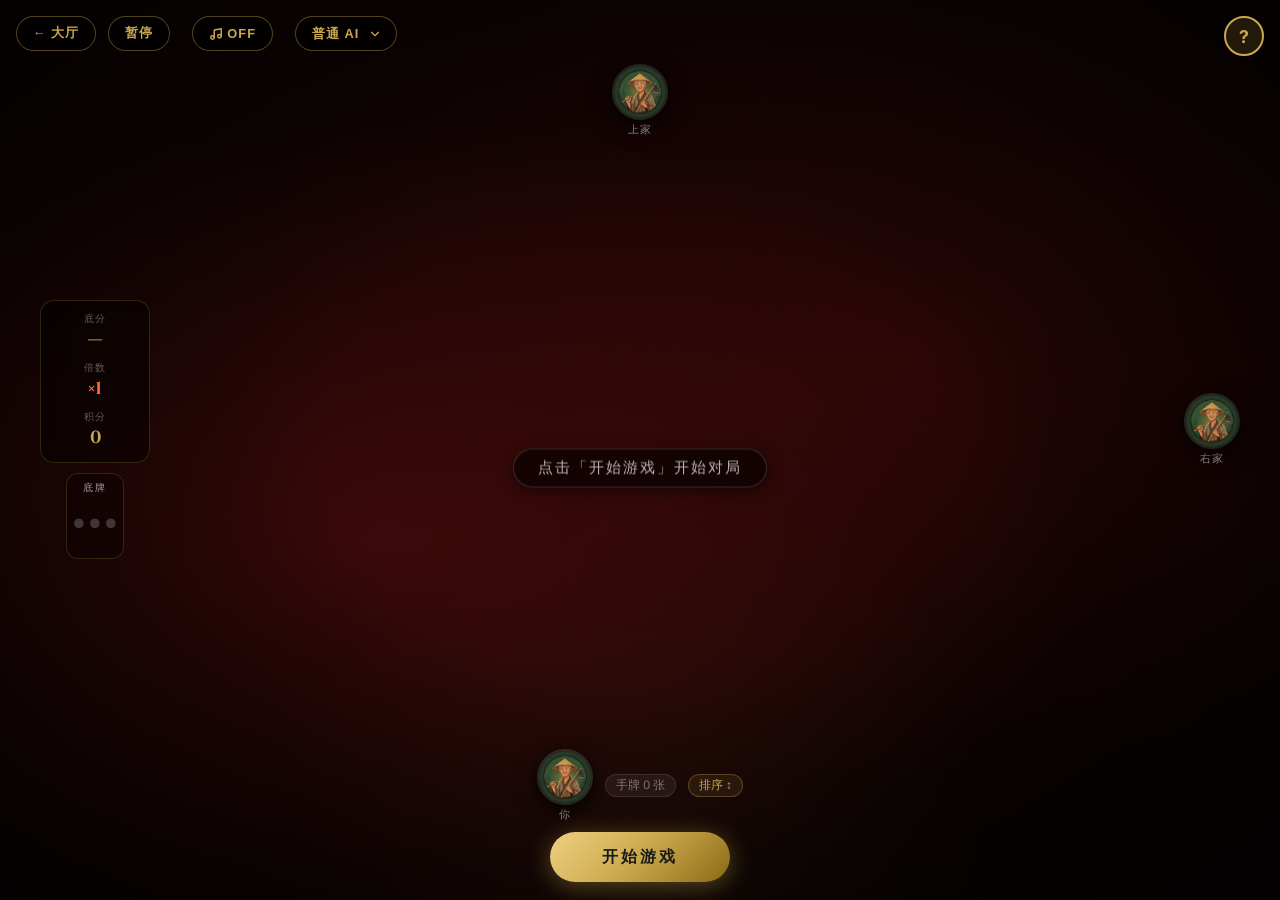
==== doudizhu.html @ 3a246106 "把难度调整更改为dropdown下拉菜单" ====
<!DOCTYPE html>
<html lang="zh-CN">

<head>
    <meta charset="UTF-8" />
    <meta name="viewport" content="width=device-width, initial-scale=1.0" />
    <title>斗地主 · Landlord</title>
    <meta name="description" content="经典斗地主卡牌游戏，与AI对决，成为地主赢取胜利！" />
    <link rel="preconnect" href="https://fonts.googleapis.com" />
    <link rel="preconnect" href="https://fonts.gstatic.com" crossorigin />
    <link
        href="https://fonts.googleapis.com/css2?family=Cinzel:wght@400;600;700&family=Inter:wght@300;400;500;600;700&family=Noto+Serif+SC:wght@400;700;900&display=swap"
        rel="stylesheet" />
    <link rel="stylesheet" href="css/doudizhu.css" />
</head>

<body>
    <div class="table-bg"></div>
    <div class="vignette"></div>

    <!-- 导航栏 -->
    <div class="nav-bar">
        <button class="btn-back" onclick="goLobby()" aria-label="返回大厅">← 大厅</button>
        <button class="btn-pause" id="btnPause" onclick="togglePause()" aria-label="暂停游戏">暂停</button>
        <button class="btn-pause" id="doudizhuBgmBtn" onclick="toggleDoudizhuBgm()" aria-label="切换音乐"
            style="margin-left:10px; display: flex; align-items: center; justify-content: center; gap: 4px;">
            <svg xmlns="http://www.w3.org/2000/svg" width="14" height="14" viewBox="0 0 24 24" fill="none"
                stroke="currentColor" stroke-width="2.5" stroke-linecap="round" stroke-linejoin="round" id="bgmIcon">
                <path d="M9 18V5l12-2v13"></path>
                <circle cx="6" cy="18" r="3"></circle>
                <circle cx="18" cy="16" r="3"></circle>
            </svg>
            <span id="bgmLabel">OFF</span>
        </button>
        <select class="ai-mode-select" id="aiModeSelect" onchange="setAiMode(this.value)" aria-label="切换AI难度">
            <option value="normal">普通 AI</option>
            <option value="master">大师 AI</option>
        </select>
    </div>

    <!-- 规则按钮 -->
    <div class="rules-toggle" onclick="toggleRules()" aria-label="游戏规则">?</div>
    <div class="rules-panel" id="rulesPanel">
        <h3>游戏规则</h3>
        <ul>
            <li>共 54 张牌，3 人游戏：地主 20 张，农民各 17 张</li>
            <li>叫分决定地主，叫分越高倍数越大（1/2/3分）</li>
            <li>地主先出牌，先出完手牌者获胜</li>
            <li>炸弹/王炸可压任意牌型，出一次倍数×2</li>
            <li><strong>牌型：</strong>单张、对子、三张、三带一/二、顺子（5+）、连对、飞机、炸弹、王炸</li>
        </ul>
        <button onclick="toggleRules()" class="close-rules">关闭</button>
    </div>

    <!-- 主游戏区 -->
    <div class="game-container" id="gameContainer">

        <!-- 顶部：AI玩家2（上家） -->
        <section class="player-zone zone-top" id="zone-ai2">
            <div class="player-avatar ai-avatar">
                <img class="avatar-icon avatar-img" id="avatar-ai2" src="assets/farmer_avatar.png" alt="上家" />
                <span class="player-label" id="label-ai2">上家</span>
                <div class="role-badge" id="role-ai2"></div>
                <div class="bid-badge" id="bid-ai2"></div>
            </div>
            <div class="ai-hand" id="hand-ai2">
                <!-- Card backs shown here -->
            </div>
            <div class="last-play-area" id="lastplay-ai2">
                <div class="last-play-cards" id="lastplaycards-ai2"></div>
                <span class="pass-badge" id="pass-ai2" style="display:none">不出</span>
            </div>
        </section>

        <!-- 中间行：左占位 + 中央信息 + 右AI（AI1右家） -->
        <div class="middle-row">

            <!-- 左侧：底分/倍数/积分 + 底牌（出牌后移入） -->
            <div class="zone-left-placeholder" id="kittyLeftZone">
                <!-- 得分/倍数 -->
                <div class="score-board score-board-left">
                    <div class="score-item">
                        <span class="score-label">底分</span>
                        <span class="score-val" id="baseScore">—</span>
                    </div>
                    <div class="score-item">
                        <span class="score-label">倍数</span>
                        <span class="score-val multiplier" id="multiplier">×1</span>
                    </div>
                    <div class="score-item">
                        <span class="score-label">积分</span>
                        <span class="score-val" id="myScore">0</span>
                    </div>
                </div>
                <!-- 底牌区（常驻左侧） -->
                <div class="kitty-area kitty-left" id="kittyArea">
                    <div class="kitty-label">底牌</div>
                    <div class="kitty-cards" id="kittyCards"></div>
                </div>
            </div>

            <!-- 中央信息面板（已清空，可作为弹性占位或后续需要时使用） -->
            <div class="center-panel">
            </div>

            <!-- AI 玩家1（右家） -->
            <section class="player-zone zone-right" id="zone-ai1">
                <div class="last-play-area last-play-right" id="lastplay-ai1">
                    <div class="last-play-cards" id="lastplaycards-ai1"></div>
                    <span class="pass-badge" id="pass-ai1" style="display:none">不出</span>
                </div>
                <div class="ai-hand vertical" id="hand-ai1"></div>
                <div class="player-avatar ai-avatar">
                    <img class="avatar-icon avatar-img" id="avatar-ai1" src="assets/farmer_avatar.png" alt="右家" />
                    <span class="player-label" id="label-ai1">右家</span>
                    <div class="role-badge" id="role-ai1"></div>
                    <div class="bid-badge" id="bid-ai1"></div>
                </div>
            </section>

        </div>

        <!-- 玩家区（底部） -->
        <section class="player-zone zone-bottom" id="zone-player">
            <div class="last-play-area last-play-bottom" id="lastplay-player">
                <div class="last-play-cards" id="lastplaycards-player"></div>
                <span class="pass-badge" id="pass-player" style="display:none">不出</span>
            </div>

            <!-- 玩家手牌 -->
            <div class="player-hand" id="hand-player"></div>

            <div class="player-info-row">
                <div class="player-avatar player-self">
                    <img class="avatar-icon avatar-img" id="avatar-player" src="assets/farmer_avatar.png" alt="你" />
                    <span class="player-label" id="label-player">你</span>
                    <div class="role-badge" id="role-player"></div>
                    <div class="bid-badge" id="bid-player"></div>
                </div>
                <div class="card-count-badge">
                    手牌 <span id="playerCardCount">0</span> 张
                </div>
                <button class="sort-toggle-btn" id="sortToggleBtn" onclick="toggleSort()" title="切换升降序">
                    排序 ↕
                </button>
            </div>
        </section>

        <!-- 轮次提示（紧贴操作区上方） -->
        <div class="turn-indicator" id="turnIndicator">等待发牌...</div>

        <!-- 操作区 -->
        <div class="action-panel" id="actionPanel">

            <!-- 叫地主阶段 -->
            <div class="bid-area" id="bidArea" style="display:none">
                <p class="bid-prompt" id="bidPrompt">请选择叫分</p>
                <div class="bid-buttons">
                    <button class="bid-btn bid-pass" id="bidPass" onclick="playerBid(0)">不叫</button>
                    <button class="bid-btn bid-1" id="bid1" onclick="playerBid(1)">叫 1 分</button>
                    <button class="bid-btn bid-2" id="bid2" onclick="playerBid(2)">叫 2 分</button>
                    <button class="bid-btn bid-3" id="bid3" onclick="playerBid(3)">叫 3 分</button>
                </div>
            </div>

            <!-- 出牌阶段 -->
            <div class="play-area" id="playArea" style="display:none">
                <div class="play-hint" id="playHint">选择要出的牌</div>
                <div class="play-buttons">
                    <button class="play-btn-action btn-pass" id="btnPass" onclick="playerPass()">不出</button>
                    <button class="play-btn-action btn-play" id="btnPlay" onclick="playerPlay()">出牌</button>
                </div>
                <button class="hint-btn" id="hintBtn" onclick="playerHint()">提示</button>
            </div>

            <!-- 开始/再来 -->
            <div class="start-area" id="startArea">
                <button class="start-btn" id="startBtn" onclick="startGame()">开始游戏</button>
            </div>

        </div>

    </div>

    <!-- 结果弹窗 -->
    <div class="result-overlay" id="resultOverlay" style="display:none">
        <div class="result-modal">
            <div class="result-emoji" id="resultEmoji"></div>
            <h2 class="result-title" id="resultTitle"></h2>
            <p class="result-sub" id="resultSub"></p>
            <div class="result-score">
                <span class="result-score-label">本局得分</span>
                <span class="result-score-val" id="resultScore"></span>
            </div>
            <div class="result-total">
                <span>累计积分</span>
                <span id="resultTotal"></span>
            </div>
            <div class="result-btns">
                <button class="result-btn btn-lobby" onclick="goLobby()">返回大厅</button>
                <button class="result-btn btn-again" onclick="startGame()">再来一局</button>
            </div>
        </div>
    </div>

    <script src="js/doudizhu.js"></script>
</body>

</html>
---- css/doudizhu.css ----
/* ========================
   ROOT VARIABLES & RESET
   ======================== */
:root {
    --gold: #c9a84c;
    --gold-light: #f0d080;
    --gold-dark: #8b6914;
    --red-bg: #1a0505;
    --red-accent: #cc2222;
    --red-bright: #ff4444;
    --landlord-color: #ff6b35;
    --farmer-color: #4ade80;
    --cream: #f8f0e3;
    --shadow-lg: 0 20px 60px rgba(0, 0, 0, 0.8);
    --radius-card: 8px;
    --transition: 0.3s cubic-bezier(0.34, 1.56, 0.64, 1);
}

*,
*::before,
*::after {
    box-sizing: border-box;
    margin: 0;
    padding: 0;
}

body {
    font-family: 'Inter', sans-serif;
    background: #0f0505;
    min-height: 100vh;
    overflow: hidden;
}

/* ========================
   BACKGROUND
   ======================== */
.table-bg {
    position: fixed;
    inset: 0;
    background:
        radial-gradient(ellipse at 30% 60%, rgba(100, 15, 15, 0.5) 0%, transparent 55%),
        radial-gradient(ellipse at 70% 40%, rgba(80, 10, 10, 0.4) 0%, transparent 55%),
        radial-gradient(ellipse at 50% 100%, rgba(201, 168, 76, 0.06) 0%, transparent 40%),
        linear-gradient(160deg, #120404 0%, #0f0303 50%, #0a0202 100%);
    z-index: 0;
}

.vignette {
    position: fixed;
    inset: 0;
    background: radial-gradient(ellipse at center, transparent 35%, rgba(0, 0, 0, 0.75) 100%);
    z-index: 1;
}

/* ========================
   NAV / RULES BUTTONS
   ======================== */
.nav-bar {
    position: fixed;
    top: 16px;
    left: 16px;
    z-index: 200;
    display: flex;
    gap: 12px;
}

.btn-back,
.btn-pause {
    background: rgba(0, 0, 0, 0.6);
    border: 1px solid rgba(201, 168, 76, 0.4);
    color: var(--gold);
    font-size: 0.8rem;
    font-weight: 600;
    padding: 8px 16px;
    border-radius: 20px;
    cursor: pointer;
    backdrop-filter: blur(10px);
    transition: all 0.2s;
    letter-spacing: 1px;
}

.btn-back:hover,
.btn-pause:hover {
    background: rgba(201, 168, 76, 0.15);
}

.btn-pause.paused {
    background: var(--gold);
    color: #111;
    box-shadow: 0 0 15px var(--gold);
}

/* AI难度切换下拉框 */
.ai-mode-select {
    background: rgba(0, 0, 0, 0.6);
    border: 1px solid rgba(201, 168, 76, 0.4);
    border-radius: 20px;
    padding: 8px 16px;
    color: var(--gold);
    font-size: 0.8rem;
    font-weight: 600;
    margin-left: 10px;
    cursor: pointer;
    outline: none;
    transition: all 0.2s;
    backdrop-filter: blur(10px);
    letter-spacing: 1px;
    appearance: none;
    -webkit-appearance: none;
    background-image: url("data:image/svg+xml;charset=UTF-8,%3csvg xmlns='http://www.w3.org/2000/svg' viewBox='0 0 24 24' fill='none' stroke='%23C9A84C' stroke-width='2' stroke-linecap='round' stroke-linejoin='round'%3e%3cpolyline points='6 9 12 15 18 9'%3e%3c/polyline%3e%3c/svg%3e");
    background-repeat: no-repeat;
    background-position: right 14px center;
    background-size: 14px;
    padding-right: 36px;
}

.ai-mode-select:hover {
    background: rgba(201, 168, 76, 0.15);
}

.ai-mode-select:focus {
    border-color: var(--gold);
    box-shadow: 0 0 8px rgba(201, 168, 76, 0.4);
}

.ai-mode-select option {
    background-color: #1a1a1a;
    color: var(--gold);
    font-weight: 600;
    letter-spacing: 1px;
}



.rules-toggle {
    position: fixed;
    top: 16px;
    right: 16px;
    z-index: 200;
    width: 40px;
    height: 40px;
    border-radius: 50%;
    background: rgba(201, 168, 76, 0.15);
    border: 2px solid var(--gold);
    color: var(--gold);
    font-size: 1.1rem;
    font-weight: 700;
    display: flex;
    align-items: center;
    justify-content: center;
    cursor: pointer;
    transition: all 0.3s;
}

.rules-toggle:hover {
    background: var(--gold);
    color: #111;
}

.rules-panel {
    position: fixed;
    top: 64px;
    right: 16px;
    z-index: 200;
    background: rgba(8, 20, 10, 0.96);
    border: 1px solid rgba(201, 168, 76, 0.4);
    border-radius: 14px;
    padding: 18px;
    width: 280px;
    backdrop-filter: blur(20px);
    box-shadow: var(--shadow-lg);
    opacity: 0;
    transform: translateY(-10px) scale(0.95);
    pointer-events: none;
    transition: all 0.3s;
}

.rules-panel.open {
    opacity: 1;
    transform: none;
    pointer-events: all;
}

.rules-panel h3 {
    font-family: 'Cinzel', serif;
    color: var(--gold);
    margin-bottom: 12px;
}

.rules-panel ul {
    list-style: none;
    display: flex;
    flex-direction: column;
    gap: 7px;
}

.rules-panel li {
    color: rgba(255, 255, 255, 0.75);
    font-size: 0.8rem;
    line-height: 1.5;
    padding-left: 12px;
    position: relative;
}

.rules-panel li::before {
    content: '♦';
    position: absolute;
    left: 0;
    color: var(--gold);
    font-size: 0.55rem;
    top: 4px;
}

.rules-panel li strong {
    color: var(--gold-light);
}

.close-rules {
    margin-top: 12px;
    width: 100%;
    padding: 7px;
    background: rgba(201, 168, 76, 0.1);
    border: 1px solid rgba(201, 168, 76, 0.3);
    border-radius: 8px;
    color: var(--gold);
    font-size: 0.8rem;
    cursor: pointer;
    transition: all 0.2s;
}

.close-rules:hover {
    background: rgba(201, 168, 76, 0.25);
}

/* ========================
   GAME CONTAINER (flex column)
   ======================== */
.game-container {
    position: relative;
    z-index: 10;
    width: 100vw;
    height: 100vh;
    display: flex;
    flex-direction: column;
    align-items: center;
    justify-content: space-between;
    padding: 60px 12px 8px;
    gap: 4px;
    overflow: hidden;
}

/* ========================
   PLAYER ZONES
   ======================== */
.player-zone {
    display: flex;
    flex-direction: column;
    align-items: center;
    gap: 6px;
    width: 100%;
}

.zone-top {
    padding-top: 4px;
}

.middle-row {
    display: flex;
    align-items: center;
    justify-content: space-between;
    width: 100%;
    max-width: 1200px;
    margin: 0 auto;
    gap: 16px;
    flex: 1;
    min-height: 0;
}


.zone-right {
    flex-direction: row;
    align-items: center;
    width: auto;
    gap: 8px;
    flex-shrink: 0;
}

/* ========================
   PLAYER AVATAR
   ======================== */
.player-avatar {
    display: flex;
    flex-direction: column;
    align-items: center;
    gap: 2px;
    position: relative;
}

.avatar-icon {
    font-size: 1.6rem;
    filter: drop-shadow(0 2px 8px rgba(0, 0, 0, 0.5));
}

.avatar-img {
    width: 56px;
    height: 56px;
    border-radius: 50%;
    object-fit: cover;
    border: 2px solid rgba(255, 255, 255, 0.12);
    box-shadow: 0 4px 16px rgba(0, 0, 0, 0.6);
    transition: border-color 0.4s ease, box-shadow 0.4s ease, transform 0.3s ease;
    display: block;
}

.avatar-img.is-landlord {
    border-color: var(--gold);
    box-shadow: 0 0 20px rgba(201, 168, 76, 0.7), 0 4px 16px rgba(0, 0, 0, 0.6);
    animation: landlord-pulse 2s ease-in-out infinite alternate;
}

@keyframes landlord-pulse {
    from {
        box-shadow: 0 0 10px rgba(201, 168, 76, 0.5), 0 4px 16px rgba(0, 0, 0, 0.6);
    }

    to {
        box-shadow: 0 0 30px rgba(201, 168, 76, 0.9), 0 0 50px rgba(240, 208, 128, 0.35), 0 4px 16px rgba(0, 0, 0, 0.6);
    }
}

.avatar-img.is-active {
    transform: scale(1.1);
}

.player-label {
    font-size: 0.7rem;
    color: rgba(255, 255, 255, 0.6);
    letter-spacing: 1px;
}

.role-badge {
    font-size: 0.65rem;
    font-weight: 700;
    padding: 2px 8px;
    border-radius: 10px;
    display: none;
    letter-spacing: 0.5px;
}

.role-badge.landlord {
    background: rgba(255, 107, 53, 0.25);
    border: 1px solid var(--landlord-color);
    color: var(--landlord-color);
    display: block;
}

.role-badge.farmer {
    background: rgba(74, 222, 128, 0.15);
    border: 1px solid var(--farmer-color);
    color: var(--farmer-color);
    display: block;
}

.bid-badge {
    position: absolute;
    top: -6px;
    right: -20px;
    background: linear-gradient(135deg, #fde68a, #fbbf24);
    color: #92400e;
    padding: 2px 8px;
    border-radius: 10px;
    font-size: 0.75rem;
    font-weight: 800;
    box-shadow: 0 4px 10px rgba(0, 0, 0, 0.4);
    display: none;
    z-index: 10;
    white-space: nowrap;
    border: 1px solid rgba(255, 255, 255, 0.4);
    animation: badge-pop 0.3s cubic-bezier(0.175, 0.885, 0.32, 1.275);
}

@keyframes badge-pop {
    0% {
        transform: scale(0.5);
        opacity: 0;
    }

    100% {
        transform: scale(1);
        opacity: 1;
    }
}

/* ========================
   AI HAND (card backs)
   ======================== */
.ai-hand {
    display: flex;
    flex-direction: row;
    align-items: center;
}

.ai-hand.vertical {
    flex-direction: column;
}

.ai-card-back {
    width: 28px;
    height: 40px;
    border-radius: 4px;
    background: linear-gradient(135deg, #8b0000, #cc2222);
    border: 1.5px solid rgba(255, 255, 255, 0.2);
    box-shadow: 0 2px 8px rgba(0, 0, 0, 0.5);
    margin: 0 -6px;
    position: relative;
}

.ai-card-back::after {
    content: '';
    position: absolute;
    inset: 3px;
    border: 1px dashed rgba(255, 255, 255, 0.15);
    border-radius: 2px;
}

.ai-hand.vertical .ai-card-back {
    margin: -8px 0;
}

/* ========================
   LAST PLAY AREA
   ======================== */
.last-play-area {
    display: flex;
    align-items: center;
    justify-content: center;
    min-height: 48px;
    gap: 4px;
    flex-wrap: wrap;
}

.last-play-cards {
    display: flex;
    gap: 3px;
    flex-wrap: wrap;
    justify-content: center;
}

.pass-badge {
    font-size: 0.8rem;
    color: rgba(255, 255, 255, 0.4);
    background: rgba(255, 255, 255, 0.06);
    border: 1px solid rgba(255, 255, 255, 0.1);
    padding: 4px 12px;
    border-radius: 20px;
    letter-spacing: 1px;
}

/* ========================
   CENTER PANEL
   ======================== */
.center-panel {
    flex: 1;
    max-width: 280px;
    display: flex;
    flex-direction: column;
    align-items: center;
    justify-content: center;
    gap: 12px;
    min-height: 0;
}

.score-board {
    display: flex;
    gap: 16px;
    background: rgba(0, 0, 0, 0.45);
    border: 1px solid rgba(201, 168, 76, 0.2);
    padding: 10px 20px;
    border-radius: 50px;
    backdrop-filter: blur(10px);
}

/* 左侧竖向排列版本 */
.score-board-left {
    flex-direction: column;
    gap: 10px;
    border-radius: 14px;
    padding: 12px 16px;
    width: 100%;
}

.zone-left-placeholder {
    width: 110px;
    flex-shrink: 0;
    display: flex;
    flex-direction: column;
    align-items: center;
    gap: 10px;
    margin-right: 40px;
    /* Slight shift to center */
}

/* 放入底牌后自动扩展 */
.zone-left-placeholder:has(.kitty-area) {
    width: auto;
    min-width: 110px;
}

.score-item {
    display: flex;
    flex-direction: column;
    align-items: center;
    gap: 2px;
}

.score-label {
    font-size: 0.6rem;
    color: rgba(255, 255, 255, 0.35);
    letter-spacing: 1px;
    text-transform: uppercase;
}

.score-val {
    font-family: 'Cinzel', serif;
    font-size: 1.1rem;
    color: var(--gold);
    font-weight: 700;
}

.score-val.multiplier {
    color: #ff6b35;
}

/* Kitty (底牌) - 常驻左侧 */
.kitty-area {
    display: flex;
    flex-direction: column;
    align-items: center;
    gap: 3px;
    padding: 8px 6px;
    background: rgba(0, 0, 0, 0.3);
    border: 1px solid rgba(201, 168, 76, 0.2);
    border-radius: 12px;
    backdrop-filter: blur(6px);
}

.kitty-area .kitty-cards {
    display: flex;
    flex-direction: column;
    gap: 3px;
}

.kitty-label {
    writing-mode: horizontal-tb;
    font-size: 0.6rem;
    color: rgba(255, 255, 255, 0.6);
    letter-spacing: 2px;
    text-transform: uppercase;
}

.kitty-cards {
    display: flex;
    gap: 4px;
    min-height: 52px;
    align-items: center;
    justify-content: center;
}

.kitty-hidden {
    font-size: 0.8rem;
    color: rgba(255, 255, 255, 0.2);
}

.turn-indicator {
    position: absolute;
    top: 52%;
    left: 50%;
    transform: translate(-50%, -50%);
    z-index: 50;
    font-size: 0.95rem;
    color: rgba(255, 255, 255, 0.7);
    letter-spacing: 2px;
    text-align: center;
    padding: 8px 24px;
    background: rgba(0, 0, 0, 0.6);
    border-radius: 20px;
    border: 1px solid rgba(255, 255, 255, 0.15);
    backdrop-filter: blur(4px);
    box-shadow: 0 4px 15px rgba(0, 0, 0, 0.5);
    white-space: nowrap;
}

.turn-indicator.active {
    color: var(--gold);
    border-color: rgba(201, 168, 76, 0.5);
    background: rgba(201, 168, 76, 0.15);
    box-shadow: 0 4px 20px rgba(201, 168, 76, 0.3);
}

/* ========================
   PLAYING CARDS (small + large)
   ======================== */
.play-card {
    display: inline-flex;
    flex-direction: column;
    border-radius: var(--radius-card);
    background: var(--cream);
    border: 1.5px solid rgba(0, 0, 0, 0.1);
    box-shadow: 0 3px 12px rgba(0, 0, 0, 0.4);
    cursor: default;
    user-select: none;
    position: relative;
    transition: transform 0.15s ease, box-shadow 0.15s ease;
}

/* Sizes */
.play-card.size-sm {
    width: 32px;
    height: 46px;
    padding: 3px 4px;
    font-size: 0.7rem;
}

.play-card.size-md {
    width: 52px;
    height: 72px;
    padding: 4px 6px;
    font-size: 0.85rem;
}

.play-card.size-lg {
    width: 62px;
    height: 88px;
    padding: 5px 8px;
    font-size: 1rem;
}

.play-card.red-card {
    color: #cc2222;
}

.play-card.black-card {
    color: #141414;
}

.play-card.joker-big {
    background: linear-gradient(135deg, #fff5c0, #ffe566);
    color: #8b4500;
}

.play-card.joker-small {
    background: linear-gradient(135deg, #e0f0ff, #bde0ff);
    color: #003577;
}

.card-rank {
    font-weight: 700;
    line-height: 1;
}

.card-rank-joker {
    font-size: 0.7em;
    /* 缩小一点以适应 JOKER 五个字母 */
    writing-mode: vertical-lr;
    /* 竖着排，更有大小王的感觉 */
    text-orientation: upright;
    letter-spacing: -2px;
}

.card-suit {
    font-size: 0.8em;
    line-height: 1;
}

.card-center {
    position: absolute;
    top: 50%;
    left: 50%;
    transform: translate(-50%, -50%);
    font-size: 1.4em;
    opacity: 0.12;
}

/* Player-hand selectable cards */
.player-hand .play-card {
    cursor: pointer;
    transition: transform 0.15s ease, box-shadow 0.15s ease;
}

.player-hand .play-card:hover {
    transform: translateY(-6px);
    box-shadow: 0 8px 20px rgba(0, 0, 0, 0.5);
}

.player-hand .play-card.selected {
    transform: translateY(-14px);
    box-shadow: 0 12px 30px rgba(201, 168, 76, 0.5);
    border-color: var(--gold);
}

/* ========================
   PLAYER HAND (bottom)
   ======================== */
.player-hand {
    display: flex;
    flex-wrap: nowrap;
    justify-content: center;
    gap: -4px;
    overflow-x: auto;
    overflow-y: visible;
    /* 允许选中牌向上弹出不被截断 */
    padding: 20px 4px 8px;
    /* 顶部预留选中牌上升空间 */
    max-width: 100%;
}

.player-hand .play-card {
    margin: 0 -3px;
}

.player-info-row {
    display: flex;
    align-items: center;
    gap: 12px;
    justify-content: center;
}

.card-count-badge {
    font-size: 0.72rem;
    color: rgba(255, 255, 255, 0.4);
    background: rgba(255, 255, 255, 0.06);
    border: 1px solid rgba(255, 255, 255, 0.1);
    padding: 3px 10px;
    border-radius: 12px;
}

.sort-toggle-btn {
    font-size: 0.72rem;
    color: var(--gold);
    background: rgba(201, 168, 76, 0.1);
    border: 1px solid rgba(201, 168, 76, 0.3);
    padding: 3px 10px;
    border-radius: 12px;
    cursor: pointer;
    transition: all 0.2s;
}

.sort-toggle-btn:hover {
    background: rgba(201, 168, 76, 0.25);
    color: #fff;
}

/* ========================
   ACTION PANEL
   ======================== */
.action-panel {
    width: 100%;
    display: flex;
    justify-content: center;
    padding: 6px 0 10px;
    min-height: 56px;
}

/* Bidding Enhancements */
.player-zone.bidding-active .player-avatar::after {
    content: '';
    position: absolute;
    inset: -4px;
    border: 3px solid var(--gold);
    border-radius: 50%;
    box-shadow: 0 0 20px var(--gold), inset 0 0 10px var(--gold);
    animation: bidder-glow 1.5s infinite ease-in-out;
}

@keyframes bidder-glow {

    0%,
    100% {
        opacity: 0.4;
        transform: scale(1);
    }

    50% {
        opacity: 1;
        transform: scale(1.05);
    }
}

.bid-bubble {
    position: absolute;
    background: linear-gradient(135deg, #fde68a, #fbbf24);
    color: #92400e;
    padding: 6px 14px;
    border-radius: 20px;
    font-weight: 900;
    font-size: 1rem;
    box-shadow: 0 4px 12px rgba(0, 0, 0, 0.3);
    z-index: 100;
    animation: bubble-pop 0.3s cubic-bezier(0.175, 0.885, 0.32, 1.275);
    border: 2px solid #fff;
}

@keyframes bubble-pop {
    0% {
        transform: scale(0.5) translateY(10px);
        opacity: 0;
    }

    100% {
        transform: scale(1) translateY(0);
        opacity: 1;
    }
}

.zone-player .bid-bubble {
    bottom: 100%;
    left: 50%;
    transform: translateX(-50%);
    margin-bottom: 20px;
}

.zone-right .bid-bubble {
    right: 100%;
    top: 50%;
    transform: translateY(-50%);
    margin-right: 20px;
}

.zone-top .bid-bubble {
    bottom: 100%;
    left: 50%;
    transform: translateX(-50%);
    margin-bottom: 20px;
}

/* Bid area */
.bid-area {
    display: flex;
    flex-direction: column;
    align-items: center;
    gap: 8px;
}

.bid-prompt {
    font-size: 0.85rem;
    color: rgba(255, 255, 255, 0.5);
    letter-spacing: 2px;
}

.bid-buttons {
    display: flex;
    gap: 10px;
}

.bid-btn {
    font-family: 'Inter', sans-serif;
    font-weight: 700;
    padding: 10px 18px;
    border-radius: 10px;
    border: 2px solid;
    cursor: pointer;
    font-size: 0.85rem;
    letter-spacing: 0.5px;
    transition: all 0.2s;
}

.bid-pass {
    background: rgba(255, 255, 255, 0.06);
    border-color: rgba(255, 255, 255, 0.2);
    color: rgba(255, 255, 255, 0.6);
}

.bid-pass:hover {
    background: rgba(255, 255, 255, 0.12);
    color: white;
}

.bid-1 {
    background: rgba(74, 222, 128, 0.15);
    border-color: rgba(74, 222, 128, 0.4);
    color: #86efac;
}

.bid-1:hover {
    background: rgba(74, 222, 128, 0.3);
}

.bid-2 {
    background: rgba(251, 191, 36, 0.15);
    border-color: rgba(251, 191, 36, 0.4);
    color: #fde68a;
}

.bid-2:hover {
    background: rgba(251, 191, 36, 0.3);
}

.bid-3 {
    background: rgba(248, 113, 113, 0.15);
    border-color: rgba(248, 113, 113, 0.4);
    color: #fca5a5;
}

.bid-3:hover {
    background: rgba(248, 113, 113, 0.3);
}

/* Play area */
.play-area {
    display: flex;
    align-items: center;
    gap: 10px;
    position: relative;
}

.play-hint {
    font-size: 0.78rem;
    color: rgba(255, 255, 255, 0.35);
    letter-spacing: 1px;
}

.play-buttons {
    display: flex;
    gap: 10px;
}

.play-btn-action {
    font-family: 'Inter', sans-serif;
    font-weight: 700;
    padding: 11px 28px;
    border-radius: 10px;
    border: 2px solid;
    cursor: pointer;
    font-size: 0.9rem;
    letter-spacing: 1px;
    transition: all 0.25s var(--transition);
}

.btn-pass {
    background: rgba(255, 255, 255, 0.06);
    border-color: rgba(255, 255, 255, 0.2);
    color: rgba(255, 255, 255, 0.6);
}

.btn-pass:hover:not(:disabled) {
    background: rgba(255, 255, 255, 0.12);
    color: white;
    transform: translateY(-2px);
}

.btn-play {
    background: linear-gradient(135deg, #cc2222, #8b1010);
    border-color: #ff4444;
    color: white;
    box-shadow: 0 4px 20px rgba(204, 34, 34, 0.4);
}

.btn-play:hover:not(:disabled) {
    filter: brightness(1.15);
    transform: translateY(-2px);
    box-shadow: 0 6px 28px rgba(204, 34, 34, 0.6);
}

.btn-play:disabled,
.btn-pass:disabled {
    opacity: 0.35;
    cursor: not-allowed;
    transform: none !important;
}

.hint-btn {
    font-size: 0.75rem;
    padding: 6px 12px;
    border-radius: 8px;
    background: rgba(201, 168, 76, 0.12);
    border: 1px solid rgba(201, 168, 76, 0.25);
    color: rgba(201, 168, 76, 0.7);
    cursor: pointer;
    transition: all 0.2s;
}

.hint-btn:hover {
    background: rgba(201, 168, 76, 0.2);
    color: var(--gold);
}

/* Start area */
.start-area {
    display: flex;
    justify-content: center;
}

.start-btn {
    font-family: 'Cinzel', serif;
    font-size: 1rem;
    font-weight: 700;
    letter-spacing: 3px;
    color: #1a1a1a;
    background: linear-gradient(135deg, var(--gold-light), var(--gold), var(--gold-dark));
    border: none;
    padding: 14px 52px;
    border-radius: 50px;
    cursor: pointer;
    box-shadow: 0 4px 24px rgba(201, 168, 76, 0.4);
    transition: all 0.3s;
    text-transform: uppercase;
}

.start-btn:hover {
    transform: translateY(-3px);
    box-shadow: 0 8px 36px rgba(201, 168, 76, 0.6);
    filter: brightness(1.1);
}

.start-btn:active {
    transform: none;
}

/* ========================
   RESULT OVERLAY
   ======================== */
.result-overlay {
    position: fixed;
    inset: 0;
    z-index: 500;
    background: rgba(0, 0, 0, 0.75);
    display: flex;
    align-items: center;
    justify-content: center;
    backdrop-filter: blur(6px);
    animation: fadeIn 0.4s ease;
}

@keyframes fadeIn {
    from {
        opacity: 0;
    }

    to {
        opacity: 1;
    }
}

.result-modal {
    background: linear-gradient(160deg, #130d04, #0f0a02);
    border: 1px solid rgba(201, 168, 76, 0.35);
    border-radius: 24px;
    padding: 40px 48px;
    display: flex;
    flex-direction: column;
    align-items: center;
    gap: 16px;
    box-shadow: 0 30px 100px rgba(0, 0, 0, 0.8);
    animation: slideUp 0.4s cubic-bezier(0.34, 1.56, 0.64, 1);
    max-width: 420px;
    width: 90%;
}

@keyframes slideUp {
    from {
        transform: translateY(60px) scale(0.85);
        opacity: 0;
    }

    to {
        transform: none;
        opacity: 1;
    }
}

.result-emoji {
    font-size: 3.5rem;
}

.result-title {
    font-family: 'Noto Serif SC', serif;
    font-size: 1.8rem;
    font-weight: 900;
    color: white;
    text-align: center;
}

.result-sub {
    font-size: 0.85rem;
    color: rgba(255, 255, 255, 0.45);
    text-align: center;
    letter-spacing: 1px;
}

.result-score {
    display: flex;
    align-items: baseline;
    gap: 10px;
    background: rgba(201, 168, 76, 0.1);
    border: 1px solid rgba(201, 168, 76, 0.2);
    padding: 10px 28px;
    border-radius: 50px;
}

.result-score-label {
    font-size: 0.75rem;
    color: rgba(255, 255, 255, 0.4);
    letter-spacing: 1px;
}

.result-score-val {
    font-family: 'Cinzel', serif;
    font-size: 2rem;
    color: var(--gold);
    font-weight: 700;
}

.result-total {
    font-size: 0.82rem;
    color: rgba(255, 255, 255, 0.35);
    display: flex;
    gap: 8px;
}

.result-btns {
    display: flex;
    gap: 12px;
    margin-top: 8px;
}

.result-btn {
    font-family: 'Inter', sans-serif;
    font-weight: 700;
    font-size: 0.9rem;
    padding: 12px 28px;
    border-radius: 12px;
    border: none;
    cursor: pointer;
    transition: all 0.25s;
    letter-spacing: 0.5px;
}

.btn-lobby {
    background: rgba(255, 255, 255, 0.07);
    border: 1px solid rgba(255, 255, 255, 0.15);
    color: rgba(255, 255, 255, 0.7);
}

.btn-lobby:hover {
    background: rgba(255, 255, 255, 0.14);
    color: white;
}

.btn-again {
    background: linear-gradient(135deg, var(--gold-light), var(--gold));
    color: #141414;
    box-shadow: 0 4px 20px rgba(201, 168, 76, 0.4);
}

.btn-again:hover {
    filter: brightness(1.1);
    transform: translateY(-2px);
    box-shadow: 0 8px 30px rgba(201, 168, 76, 0.6);
}

/* ========================
   ANIMATIONS
   ======================== */
.bomb-flash {
    animation: bombFlash 0.5s ease;
}

@keyframes bombFlash {

    0%,
    100% {
        filter: none;
    }

    50% {
        filter: brightness(2) saturate(2);
    }
}

/* ========================
   RESPONSIVE
   ======================== */
@media (max-width: 600px) {
    .play-card.size-lg {
        width: 50px;
        height: 72px;
        font-size: 0.85rem;
    }

    .bid-buttons {
        flex-wrap: wrap;
        justify-content: center;
    }

    .score-board {
        gap: 10px;
        padding: 8px 14px;
    }
}
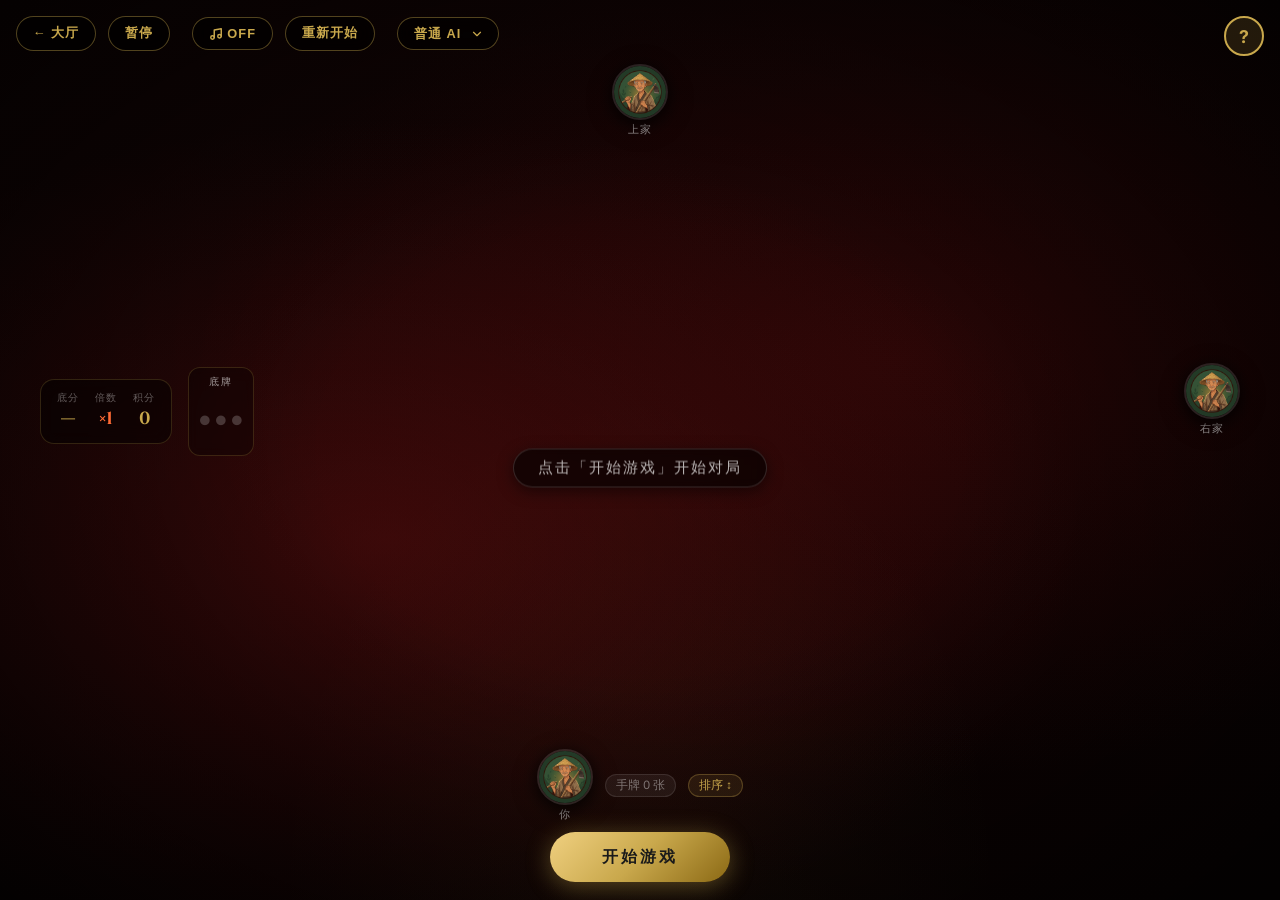
==== commit e36b8b12: "LLM玩家Debug 炸弹音效 排版优化" ====
--- a/doudizhu.html
+++ b/doudizhu.html
@@ -32,6 +32,7 @@
             </svg>
             <span id="bgmLabel">OFF</span>
         </button>
+        <button class="btn-restart" id="btnRestart" onclick="restartGame()">重新开始</button>
         <select class="ai-mode-select" id="aiModeSelect" onchange="setAiMode(this.value)" aria-label="切换AI难度">
             <option value="normal">普通 AI</option>
             <option value="master">大师 AI</option>
--- a/css/doudizhu.css
+++ b/css/doudizhu.css
@@ -31,9 +31,6 @@
     overflow: hidden;
 }
 
-/* ========================
-   BACKGROUND
-   ======================== */
 .table-bg {
     position: fixed;
     inset: 0;
@@ -59,13 +56,17 @@
     position: fixed;
     top: 16px;
     left: 16px;
-    z-index: 200;
-    display: flex;
+    z-index: 10000;
+    /* Ensure it's above brightness overlay */
+    display: flex;
+    align-items: center;
     gap: 12px;
 }
 
+
 .btn-back,
-.btn-pause {
+.btn-pause,
+.btn-restart {
     background: rgba(0, 0, 0, 0.6);
     border: 1px solid rgba(201, 168, 76, 0.4);
     color: var(--gold);
@@ -80,7 +81,8 @@
 }
 
 .btn-back:hover,
-.btn-pause:hover {
+.btn-pause:hover,
+.btn-restart:hover {
     background: rgba(201, 168, 76, 0.15);
 }
 
@@ -107,6 +109,7 @@
     letter-spacing: 1px;
     appearance: none;
     -webkit-appearance: none;
+    -moz-appearance: none;
     background-image: url("data:image/svg+xml;charset=UTF-8,%3csvg xmlns='http://www.w3.org/2000/svg' viewBox='0 0 24 24' fill='none' stroke='%23C9A84C' stroke-width='2' stroke-linecap='round' stroke-linejoin='round'%3e%3cpolyline points='6 9 12 15 18 9'%3e%3c/polyline%3e%3c/svg%3e");
     background-repeat: no-repeat;
     background-position: right 14px center;
@@ -283,6 +286,7 @@
     width: auto;
     gap: 8px;
     flex-shrink: 0;
+    transform: translateY(-30px);
 }
 
 /* ========================
@@ -480,24 +484,26 @@
     backdrop-filter: blur(10px);
 }
 
-/* 左侧竖向排列版本 */
+/* 左侧水平排列版本 */
 .score-board-left {
-    flex-direction: column;
-    gap: 10px;
+    flex-direction: row;
+    gap: 16px;
     border-radius: 14px;
     padding: 12px 16px;
-    width: 100%;
+    width: auto;
+    align-items: center;
 }
 
 .zone-left-placeholder {
-    width: 110px;
+    width: auto;
     flex-shrink: 0;
     display: flex;
-    flex-direction: column;
-    align-items: center;
-    gap: 10px;
+    flex-direction: row;
+    align-items: center;
+    gap: 16px;
     margin-right: 40px;
     /* Slight shift to center */
+    transform: translateY(-18px);
 }
 
 /* 放入底牌后自动扩展 */
@@ -531,13 +537,13 @@
     color: #ff6b35;
 }
 
-/* Kitty (底牌) - 常驻左侧 */
+/* Kitty (底牌) - 常驻左侧水平排列 */
 .kitty-area {
     display: flex;
     flex-direction: column;
     align-items: center;
-    gap: 3px;
-    padding: 8px 6px;
+    gap: 6px;
+    padding: 8px 10px;
     background: rgba(0, 0, 0, 0.3);
     border: 1px solid rgba(201, 168, 76, 0.2);
     border-radius: 12px;
@@ -546,8 +552,8 @@
 
 .kitty-area .kitty-cards {
     display: flex;
-    flex-direction: column;
-    gap: 3px;
+    flex-direction: row;
+    gap: 4px;
 }
 
 .kitty-label {
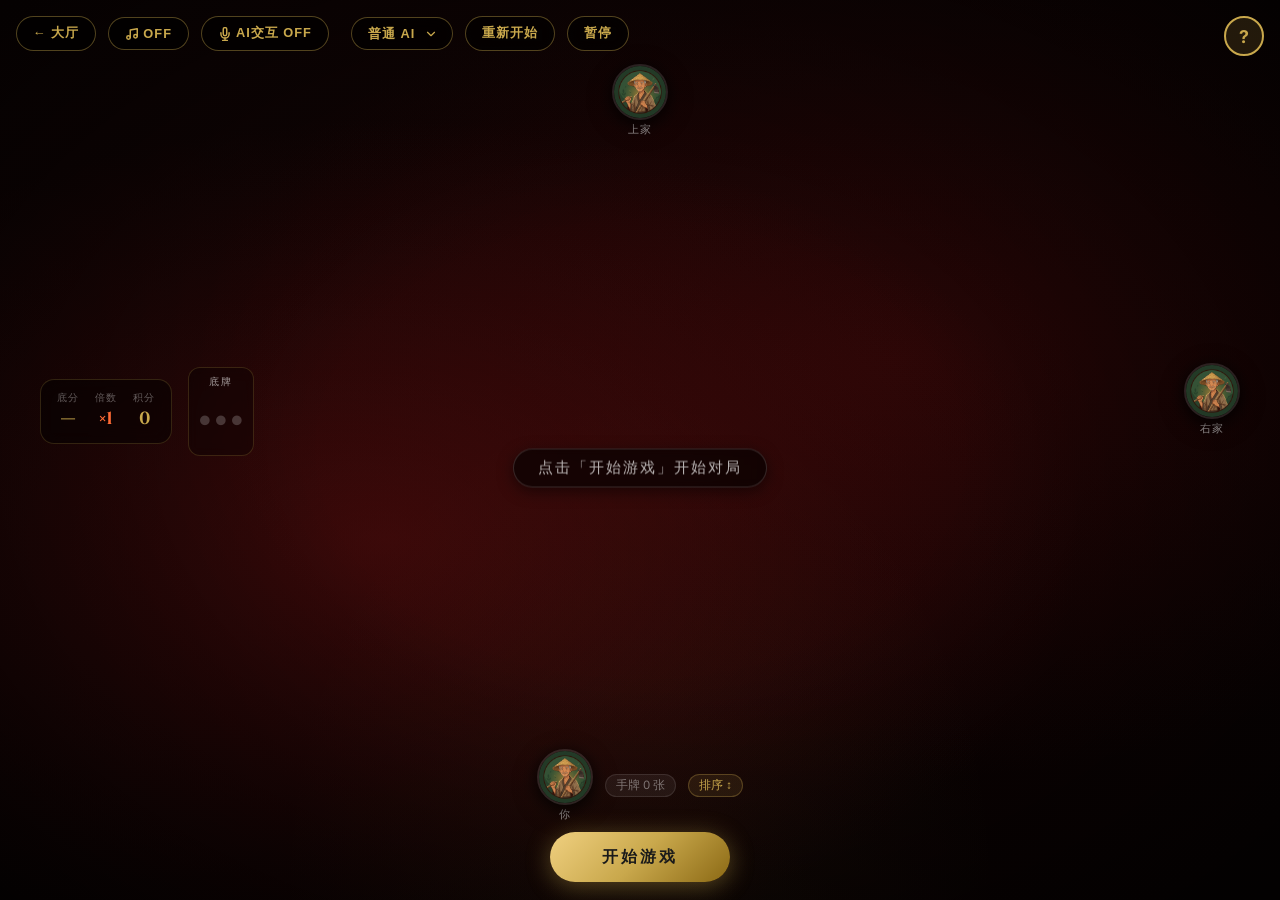
==== commit c7fdf250: "添加ChatTTS，文字转语音大模型，将常见对话转化成文本" ====
--- a/doudizhu.html
+++ b/doudizhu.html
@@ -21,9 +21,8 @@
     <!-- 导航栏 -->
     <div class="nav-bar">
         <button class="btn-back" onclick="goLobby()" aria-label="返回大厅">← 大厅</button>
-        <button class="btn-pause" id="btnPause" onclick="togglePause()" aria-label="暂停游戏">暂停</button>
         <button class="btn-pause" id="doudizhuBgmBtn" onclick="toggleDoudizhuBgm()" aria-label="切换音乐"
-            style="margin-left:10px; display: flex; align-items: center; justify-content: center; gap: 4px;">
+            style="display: flex; align-items: center; justify-content: center; gap: 4px;">
             <svg xmlns="http://www.w3.org/2000/svg" width="14" height="14" viewBox="0 0 24 24" fill="none"
                 stroke="currentColor" stroke-width="2.5" stroke-linecap="round" stroke-linejoin="round" id="bgmIcon">
                 <path d="M9 18V5l12-2v13"></path>
@@ -32,11 +31,23 @@
             </svg>
             <span id="bgmLabel">OFF</span>
         </button>
-        <button class="btn-restart" id="btnRestart" onclick="restartGame()">重新开始</button>
+        <button class="btn-pause" id="aiDialogueBtn" onclick="toggleAIDialogue()" aria-label="切换AI语音"
+            style="display: flex; align-items: center; justify-content: center; gap: 4px;">
+            <svg xmlns="http://www.w3.org/2000/svg" width="14" height="14" viewBox="0 0 24 24" fill="none"
+                stroke="currentColor" stroke-width="2.5" stroke-linecap="round" stroke-linejoin="round">
+                <path d="M12 1a3 3 0 0 0-3 3v8a3 3 0 0 0 6 0V4a3 3 0 0 0-3-3z"></path>
+                <path d="M19 10v2a7 7 0 0 1-14 0v-2"></path>
+                <line x1="12" y1="19" x2="12" y2="23"></line>
+                <line x1="8" y1="23" x2="16" y2="23"></line>
+            </svg>
+            <span id="aiDialogueLabel">AI交互 OFF</span>
+        </button>
         <select class="ai-mode-select" id="aiModeSelect" onchange="setAiMode(this.value)" aria-label="切换AI难度">
             <option value="normal">普通 AI</option>
             <option value="master">大师 AI</option>
         </select>
+        <button class="btn-restart" id="btnRestart" onclick="restartGame()">重新开始</button>
+        <button class="btn-pause" id="btnPause" onclick="togglePause()" aria-label="暂停游戏">暂停</button>
     </div>
 
     <!-- 规则按钮 -->
--- a/css/doudizhu.css
+++ b/css/doudizhu.css
@@ -1186,6 +1186,87 @@
 /* ========================
    RESPONSIVE
    ======================== */
+/* ========================
+   AI DIALOGUE BUBBLES - ENHANCED STYLE
+   ======================== */
+.ai-dialogue-bubble {
+    position: absolute;
+    background: linear-gradient(135deg, #2a1810, #3d2618, #4a2f1d);
+    color: #fff;
+    padding: 10px 16px;
+    border-radius: 18px;
+    font-size: 13px;
+    font-weight: 600;
+    max-width: 140px;
+    text-align: center;
+    box-shadow: 
+        0 8px 24px rgba(0, 0, 0, 0.7),
+        0 0 20px rgba(201, 168, 76, 0.2),
+        inset 0 1px 0 rgba(255, 255, 255, 0.15);
+    border: 2px solid var(--gold);
+    z-index: 50;
+    word-wrap: break-word;
+    line-height: 1.3;
+    backdrop-filter: blur(12px);
+    text-shadow: 0 1px 2px rgba(0, 0, 0, 0.5);
+    position: relative;
+    overflow: hidden;
+}
+
+/* 添加微妙光泽效果 */
+.ai-dialogue-bubble::after {
+    content: '';
+    position: absolute;
+    top: 0;
+    left: 0;
+    right: 0;
+    height: 50%;
+    background: linear-gradient(to bottom, 
+        rgba(255, 255, 255, 0.1) 0%, 
+        transparent 100%);
+    border-radius: 18px 18px 0 0;
+    pointer-events: none;
+}
+
+.ai-dialogue-bubble:before {
+    content: '';
+    position: absolute;
+    width: 0;
+    height: 0;
+    border-style: solid;
+    filter: drop-shadow(0 2px 4px rgba(0, 0, 0, 0.3));
+}
+
+/* Arrow pointing down for top AI */
+.ai-dialogue-bubble[style*="bottom: 100%"]:before {
+    top: 100%;
+    left: 50%;
+    transform: translateX(-50%);
+    border-left: 8px solid transparent;
+    border-right: 8px solid transparent;
+    border-top: 10px solid var(--gold);
+}
+
+/* Arrow pointing left for right AI */
+.ai-dialogue-bubble[style*="right: 100%"]:before {
+    top: 50%;
+    left: 100%;
+    transform: translateY(-50%);
+    border-top: 8px solid transparent;
+    border-bottom: 8px solid transparent;
+    border-left: 10px solid var(--gold);
+}
+
+/* Arrow pointing up for player (if needed) */
+.ai-dialogue-bubble[style*="top: 100%"]:before {
+    bottom: 100%;
+    left: 50%;
+    transform: translateX(-50%);
+    border-left: 8px solid transparent;
+    border-right: 8px solid transparent;
+    border-bottom: 10px solid var(--gold);
+}
+
 @media (max-width: 600px) {
     .play-card.size-lg {
         width: 50px;
@@ -1202,4 +1283,4 @@
         gap: 10px;
         padding: 8px 14px;
     }
-}+}
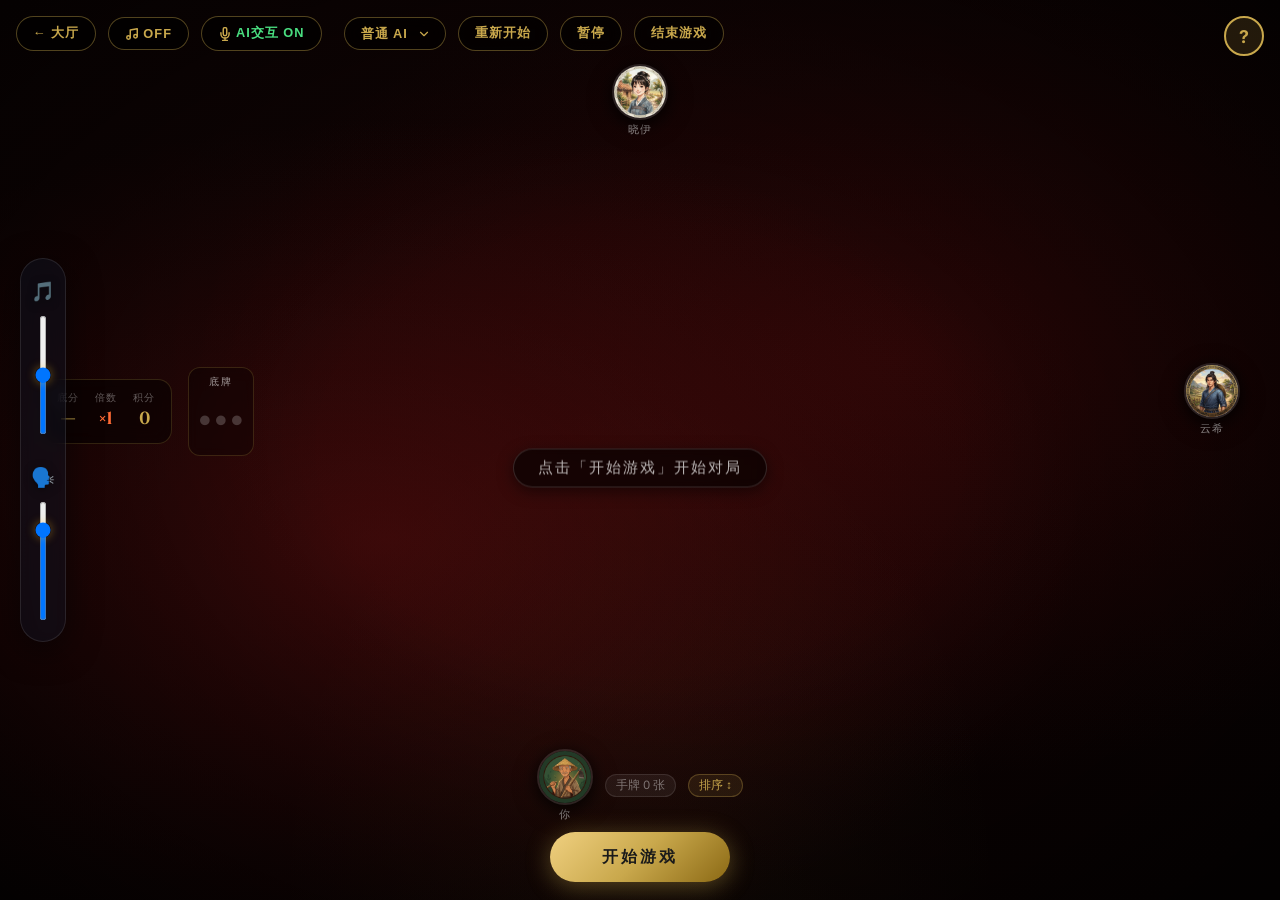
==== commit 25742ec8: "AI游戏搭子性格订制" ====
--- a/doudizhu.html
+++ b/doudizhu.html
@@ -17,6 +17,20 @@
 <body>
     <div class="table-bg"></div>
     <div class="vignette"></div>
+
+    <!-- 音量控制 (左侧挂架) -->
+    <div class="volume-controls" id="volumeControls">
+        <div class="volume-item">
+            <span class="volume-icon" title="背景音乐">🎵</span>
+            <input type="range" id="bgmVolumeSlider" min="0" max="1" step="0.01" value="0.5" class="volume-slider"
+                orient="vertical">
+        </div>
+        <div class="volume-item">
+            <span class="volume-icon" title="AI语音">🗣️</span>
+            <input type="range" id="voiceVolumeSlider" min="0" max="1" step="0.01" value="0.8" class="volume-slider"
+                orient="vertical">
+        </div>
+    </div>
 
     <!-- 导航栏 -->
     <div class="nav-bar">
@@ -40,7 +54,7 @@
                 <line x1="12" y1="19" x2="12" y2="23"></line>
                 <line x1="8" y1="23" x2="16" y2="23"></line>
             </svg>
-            <span id="aiDialogueLabel">AI交互 OFF</span>
+            <span id="aiDialogueLabel" style="color: rgb(74, 222, 128);">AI交互 ON</span>
         </button>
         <select class="ai-mode-select" id="aiModeSelect" onchange="setAiMode(this.value)" aria-label="切换AI难度">
             <option value="normal">普通 AI</option>
@@ -48,6 +62,7 @@
         </select>
         <button class="btn-restart" id="btnRestart" onclick="restartGame()">重新开始</button>
         <button class="btn-pause" id="btnPause" onclick="togglePause()" aria-label="暂停游戏">暂停</button>
+        <button class="btn-end" onclick="exitGame()">结束游戏</button>
     </div>
 
     <!-- 规则按钮 -->
@@ -70,8 +85,8 @@
         <!-- 顶部：AI玩家2（上家） -->
         <section class="player-zone zone-top" id="zone-ai2">
             <div class="player-avatar ai-avatar">
-                <img class="avatar-icon avatar-img" id="avatar-ai2" src="assets/farmer_avatar.png" alt="上家" />
-                <span class="player-label" id="label-ai2">上家</span>
+                <img class="avatar-icon avatar-img" id="avatar-ai2" src="assets/farmer_avatar.png" alt="晓伊" />
+                <span class="player-label" id="label-ai2">晓伊</span>
                 <div class="role-badge" id="role-ai2"></div>
                 <div class="bid-badge" id="bid-ai2"></div>
             </div>
@@ -123,8 +138,8 @@
                 </div>
                 <div class="ai-hand vertical" id="hand-ai1"></div>
                 <div class="player-avatar ai-avatar">
-                    <img class="avatar-icon avatar-img" id="avatar-ai1" src="assets/farmer_avatar.png" alt="右家" />
-                    <span class="player-label" id="label-ai1">右家</span>
+                    <img class="avatar-icon avatar-img" id="avatar-ai1" src="assets/farmer_avatar.png" alt="云希" />
+                    <span class="player-label" id="label-ai1">云希</span>
                     <div class="role-badge" id="role-ai1"></div>
                     <div class="bid-badge" id="bid-ai1"></div>
                 </div>
--- a/css/doudizhu.css
+++ b/css/doudizhu.css
@@ -66,7 +66,8 @@
 
 .btn-back,
 .btn-pause,
-.btn-restart {
+.btn-restart,
+.btn-end {
     background: rgba(0, 0, 0, 0.6);
     border: 1px solid rgba(201, 168, 76, 0.4);
     color: var(--gold);
@@ -84,6 +85,12 @@
 .btn-pause:hover,
 .btn-restart:hover {
     background: rgba(201, 168, 76, 0.15);
+}
+
+.btn-end:hover {
+    background: rgba(220, 38, 38, 0.2);
+    border-color: #ef4444;
+    color: #ef4444;
 }
 
 .btn-pause.paused {
@@ -1193,24 +1200,31 @@
     position: absolute;
     background: linear-gradient(135deg, #2a1810, #3d2618, #4a2f1d);
     color: #fff;
-    padding: 10px 16px;
-    border-radius: 18px;
+    padding: 8px 16px;
+    border-radius: 12px;
     font-size: 13px;
     font-weight: 600;
-    max-width: 140px;
+    min-width: 60px;
+    max-width: 200px;
+    width: max-content;
     text-align: center;
-    box-shadow: 
+    box-shadow:
         0 8px 24px rgba(0, 0, 0, 0.7),
         0 0 20px rgba(201, 168, 76, 0.2),
         inset 0 1px 0 rgba(255, 255, 255, 0.15);
-    border: 2px solid var(--gold);
+    border: 1.5px solid var(--gold);
     z-index: 50;
-    word-wrap: break-word;
-    line-height: 1.3;
+    line-height: 1.4;
     backdrop-filter: blur(12px);
     text-shadow: 0 1px 2px rgba(0, 0, 0, 0.5);
     position: relative;
-    overflow: hidden;
+    white-space: nowrap;
+    /* Keep short text on one line */
+}
+
+/* Allow wrapping if very long, though LLM is limited to 10 chars */
+.ai-dialogue-bubble:not(:empty) {
+    display: inline-block;
 }
 
 /* 添加微妙光泽效果 */
@@ -1221,9 +1235,9 @@
     left: 0;
     right: 0;
     height: 50%;
-    background: linear-gradient(to bottom, 
-        rgba(255, 255, 255, 0.1) 0%, 
-        transparent 100%);
+    background: linear-gradient(to bottom,
+            rgba(255, 255, 255, 0.1) 0%,
+            transparent 100%);
     border-radius: 18px 18px 0 0;
     pointer-events: none;
 }
@@ -1237,34 +1251,110 @@
     filter: drop-shadow(0 2px 4px rgba(0, 0, 0, 0.3));
 }
 
-/* Arrow pointing down for top AI */
+/* Horizontal Arrow (pointing right to the avatar icon) */
+.ai-dialogue-bubble[style*="right: 100%"]:before {
+    top: 50%;
+    left: 100%;
+    transform: translateY(-50%);
+    border-top: 6px solid transparent;
+    border-bottom: 6px solid transparent;
+    border-left: 8px solid var(--gold);
+}
+
+/* Vertical Arrow (pointing down for player, if used) */
 .ai-dialogue-bubble[style*="bottom: 100%"]:before {
     top: 100%;
     left: 50%;
     transform: translateX(-50%);
-    border-left: 8px solid transparent;
-    border-right: 8px solid transparent;
-    border-top: 10px solid var(--gold);
-}
-
-/* Arrow pointing left for right AI */
-.ai-dialogue-bubble[style*="right: 100%"]:before {
+    border-left: 6px solid transparent;
+    border-right: 6px solid transparent;
+    border-top: 8px solid var(--gold);
+}
+
+/* ========================
+   VOLUME CONTROLS (Vertical Sliders)
+   ======================== */
+.volume-controls {
+    position: fixed;
+    left: 20px;
     top: 50%;
-    left: 100%;
     transform: translateY(-50%);
-    border-top: 8px solid transparent;
-    border-bottom: 8px solid transparent;
-    border-left: 10px solid var(--gold);
-}
-
-/* Arrow pointing up for player (if needed) */
-.ai-dialogue-bubble[style*="top: 100%"]:before {
-    bottom: 100%;
-    left: 50%;
-    transform: translateX(-50%);
-    border-left: 8px solid transparent;
-    border-right: 8px solid transparent;
-    border-bottom: 10px solid var(--gold);
+    display: flex;
+    flex-direction: column;
+    gap: 30px;
+    z-index: 1000;
+    padding: 20px 10px;
+    background: rgba(15, 23, 42, 0.4);
+    backdrop-filter: blur(8px);
+    border: 1px solid rgba(255, 255, 255, 0.1);
+    border-radius: 30px;
+    box-shadow: 0 8px 32px rgba(0, 0, 0, 0.5);
+}
+
+.volume-item {
+    display: flex;
+    flex-direction: column;
+    align-items: center;
+    gap: 12px;
+}
+
+.volume-icon {
+    font-size: 1.2rem;
+    filter: drop-shadow(0 2px 4px rgba(0, 0, 0, 0.5));
+    cursor: default;
+    user-select: none;
+}
+
+/* Vertical Slider Styling */
+.volume-slider {
+    -webkit-appearance: none;
+    appearance: none;
+    width: 6px;
+    height: 120px;
+    background: rgba(255, 255, 255, 0.1);
+    outline: none;
+    border-radius: 3px;
+    cursor: pointer;
+    /* This is for cross-browser vertical support */
+    writing-mode: bt-lr;
+    /* IE, Old Edge */
+    -webkit-appearance: slider-vertical;
+    /* Webkit */
+}
+
+.volume-slider::-webkit-slider-thumb {
+    -webkit-appearance: none;
+    appearance: none;
+    width: 16px;
+    height: 16px;
+    border-radius: 50%;
+    background: linear-gradient(135deg, #fde68a, #fbbf24);
+    border: 2px solid #92400e;
+    cursor: pointer;
+    box-shadow: 0 0 10px rgba(251, 191, 36, 0.4);
+    transition: transform 0.2s ease, box-shadow 0.2s ease;
+}
+
+.volume-slider::-webkit-slider-thumb:hover {
+    transform: scale(1.2);
+    box-shadow: 0 0 15px rgba(251, 191, 36, 0.6);
+}
+
+.volume-slider::-moz-range-thumb {
+    width: 16px;
+    height: 16px;
+    border-radius: 50%;
+    background: linear-gradient(135deg, #fde68a, #fbbf24);
+    border: 2px solid #92400e;
+    cursor: pointer;
+    box-shadow: 0 0 10px rgba(251, 191, 36, 0.4);
+    transition: transform 0.2s ease, box-shadow 0.2s ease;
+}
+
+.volume-slider::-moz-range-track {
+    width: 6px;
+    background: rgba(255, 255, 255, 0.1);
+    border-radius: 3px;
 }
 
 @media (max-width: 600px) {
@@ -1283,4 +1373,4 @@
         gap: 10px;
         padding: 8px 14px;
     }
-}
+}
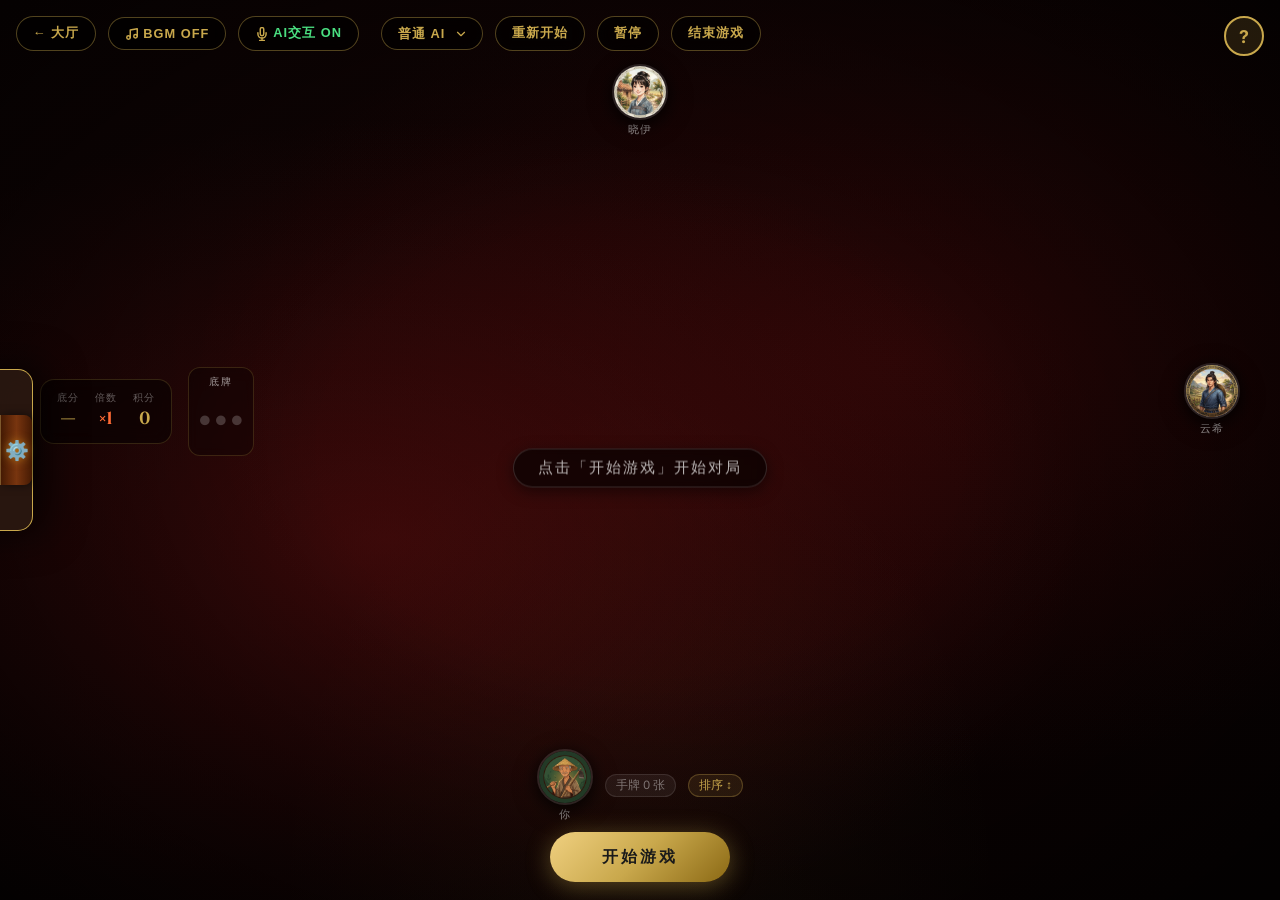
==== commit e5127104: "AI伴侣介绍下拉框" ====
--- a/doudizhu.html
+++ b/doudizhu.html
@@ -18,8 +18,11 @@
     <div class="table-bg"></div>
     <div class="vignette"></div>
 
-    <!-- 音量控制 (左侧挂架) -->
+    <!-- 音量控制 (左侧抽屉式) -->
     <div class="volume-controls" id="volumeControls">
+        <div class="volume-handle" onclick="toggleVolumePanel()" title="点击展开/收回音量设置">
+            <span class="handle-icon">⚙️</span>
+        </div>
         <div class="volume-item">
             <span class="volume-icon" title="背景音乐">🎵</span>
             <input type="range" id="bgmVolumeSlider" min="0" max="1" step="0.01" value="0.5" class="volume-slider"
@@ -43,7 +46,7 @@
                 <circle cx="6" cy="18" r="3"></circle>
                 <circle cx="18" cy="16" r="3"></circle>
             </svg>
-            <span id="bgmLabel">OFF</span>
+            <span id="bgmLabel">BGM OFF</span>
         </button>
         <button class="btn-pause" id="aiDialogueBtn" onclick="toggleAIDialogue()" aria-label="切换AI语音"
             style="display: flex; align-items: center; justify-content: center; gap: 4px;">
@@ -89,6 +92,7 @@
                 <span class="player-label" id="label-ai2">晓伊</span>
                 <div class="role-badge" id="role-ai2"></div>
                 <div class="bid-badge" id="bid-ai2"></div>
+                <div class="insight-tooltip">豆蔻才女，玲珑剔透，聪慧过人且俏皮灵动，牌风变幻莫测。</div>
             </div>
             <div class="ai-hand" id="hand-ai2">
                 <!-- Card backs shown here -->
@@ -142,6 +146,7 @@
                     <span class="player-label" id="label-ai1">云希</span>
                     <div class="role-badge" id="role-ai1"></div>
                     <div class="bid-badge" id="bid-ai1"></div>
+                    <div class="insight-tooltip">江湖侠客，剑术超群，性格豪爽而不失冷静，视每场牌局为生死较量。</div>
                 </div>
             </section>
 
--- a/css/doudizhu.css
+++ b/css/doudizhu.css
@@ -347,6 +347,53 @@
     font-size: 0.7rem;
     color: rgba(255, 255, 255, 0.6);
     letter-spacing: 1px;
+}
+
+/* AI Personal Insight Tooltip */
+.insight-tooltip {
+    position: absolute;
+    bottom: 120%;
+    /* Position above the avatar */
+    left: 50%;
+    transform: translateX(-50%) translateY(10px) scale(0.9);
+    width: 220px;
+    background: rgba(42, 24, 16, 0.95);
+    /* Deep wood theme */
+    backdrop-filter: blur(12px);
+    border: 1.5px solid var(--gold);
+    border-radius: 12px;
+    padding: 12px;
+    color: #fef3c7;
+    font-size: 0.8rem;
+    line-height: 1.5;
+    text-align: center;
+    pointer-events: none;
+    opacity: 0;
+    z-index: 2000;
+    box-shadow: 0 8px 32px rgba(0, 0, 0, 0.8), 0 0 15px rgba(251, 191, 36, 0.2);
+    transition: all 0.4s cubic-bezier(0.175, 0.885, 0.32, 1.275);
+}
+
+.player-avatar:hover .insight-tooltip {
+    opacity: 1;
+    transform: translateX(-50%) translateY(0) scale(1);
+}
+
+/* Adjustments for Top AI (Xiaoyi) */
+.zone-top .insight-tooltip {
+    top: 120%;
+    bottom: auto;
+    transform: translateX(-50%) translateY(-10px) scale(0.9);
+}
+
+.zone-top .player-avatar:hover .insight-tooltip {
+    transform: translateX(-50%) translateY(0) scale(1);
+}
+
+/* Adjustments for Right AI (Yunxi) */
+.player-zone.zone-right .insight-tooltip {
+    /* Centered is usually fine, but ensure no clipping */
+    max-width: 238px;
 }
 
 .role-badge {
@@ -1272,89 +1319,136 @@
 }
 
 /* ========================
-   VOLUME CONTROLS (Vertical Sliders)
+   VOLUME CONTROLS (Vertical Sliders - Drawer Style)
    ======================== */
 .volume-controls {
     position: fixed;
-    left: 20px;
+    left: 0;
     top: 50%;
-    transform: translateY(-50%);
+    /* 初始平衡：隐藏两个 55px 宽的 item (共 110px) */
+    transform: translateY(-50%) translateX(-110px);
+    display: flex;
+    flex-direction: row;
+    align-items: center;
+    gap: 0;
+    z-index: 2000;
+    /* 提升层级，确保在最上层 */
+    padding: 10px 0;
+    background: rgba(42, 24, 16, 0.95);
+    backdrop-filter: blur(15px);
+    border: 1.5px solid var(--gold);
+    border-left: none;
+    border-radius: 0 15px 15px 0;
+    box-shadow: 10px 0 40px rgba(0, 0, 0, 0.8);
+    transition: transform 0.5s cubic-bezier(0.175, 0.885, 0.32, 1.1);
+}
+
+.volume-controls.visible {
+    transform: translateY(-50%) translateX(0);
+}
+
+.volume-handle {
+    width: 32px;
+    height: 70px;
+    background: linear-gradient(to right, #451a03, #78350f, #451a03);
+    border-left: 1px solid rgba(253, 230, 138, 0.3);
+    display: flex;
+    align-items: center;
+    justify-content: center;
+    cursor: pointer;
+    border-radius: 0 8px 8px 0;
+    margin-left: 0;
+    box-shadow: 2px 0 10px rgba(0, 0, 0, 0.5);
+    transition: all 0.3s;
+    user-select: none;
+    order: 2;
+    /* 核心：确保把手在右侧，作为贴边拉手 */
+}
+
+.volume-handle:hover {
+    filter: brightness(1.2);
+    width: 36px;
+    /* 悬停时稍微加宽，增加诱导感 */
+}
+
+.handle-icon {
+    font-size: 1.2rem;
+    color: var(--gold);
+    transition: transform 0.5s;
+    filter: drop-shadow(0 0 5px rgba(251, 191, 36, 0.5));
+}
+
+.volume-controls.visible .handle-icon {
+    transform: rotate(180deg);
+}
+
+.volume-item {
     display: flex;
     flex-direction: column;
-    gap: 30px;
-    z-index: 1000;
-    padding: 20px 10px;
-    background: rgba(15, 23, 42, 0.4);
-    backdrop-filter: blur(8px);
-    border: 1px solid rgba(255, 255, 255, 0.1);
-    border-radius: 30px;
-    box-shadow: 0 8px 32px rgba(0, 0, 0, 0.5);
-}
-
-.volume-item {
-    display: flex;
-    flex-direction: column;
-    align-items: center;
-    gap: 12px;
+    align-items: center;
+    gap: 10px;
+    width: 55px;
+    /* 这里固定宽度，对应 translateX(-110px) */
+    padding: 10px 0;
+    order: 1;
+    /* Sliders 在左侧 */
 }
 
 .volume-icon {
-    font-size: 1.2rem;
-    filter: drop-shadow(0 2px 4px rgba(0, 0, 0, 0.5));
-    cursor: default;
-    user-select: none;
-}
-
-/* Vertical Slider Styling */
+    font-size: 1rem;
+    color: var(--gold);
+    filter: drop-shadow(0 0 3px rgba(0, 0, 0, 0.5));
+}
+
+/* Vertical Slider Styling - Unified Game Gold */
 .volume-slider {
     -webkit-appearance: none;
     appearance: none;
-    width: 6px;
-    height: 120px;
-    background: rgba(255, 255, 255, 0.1);
+    width: 4px;
+    height: 90px;
+    background: rgba(0, 0, 0, 0.6);
     outline: none;
-    border-radius: 3px;
+    border-radius: 2px;
     cursor: pointer;
-    /* This is for cross-browser vertical support */
     writing-mode: bt-lr;
-    /* IE, Old Edge */
     -webkit-appearance: slider-vertical;
-    /* Webkit */
+    border: 1px solid var(--gold);
+    /* 使用统一的金边 */
 }
 
 .volume-slider::-webkit-slider-thumb {
     -webkit-appearance: none;
     appearance: none;
-    width: 16px;
-    height: 16px;
+    width: 18px;
+    height: 18px;
     border-radius: 50%;
-    background: linear-gradient(135deg, #fde68a, #fbbf24);
-    border: 2px solid #92400e;
-    cursor: pointer;
-    box-shadow: 0 0 10px rgba(251, 191, 36, 0.4);
-    transition: transform 0.2s ease, box-shadow 0.2s ease;
+    /* 使用游戏标准的黄金渐变 */
+    background: linear-gradient(135deg, #fde68a, #fbbf24, #d97706);
+    border: 2px solid #451a03;
+    box-shadow: 0 0 10px rgba(251, 191, 36, 0.6);
+    transition: transform 0.2s, box-shadow 0.2s;
 }
 
 .volume-slider::-webkit-slider-thumb:hover {
-    transform: scale(1.2);
-    box-shadow: 0 0 15px rgba(251, 191, 36, 0.6);
+    transform: scale(1.3);
+    box-shadow: 0 0 15px rgba(251, 191, 36, 0.9);
 }
 
 .volume-slider::-moz-range-thumb {
-    width: 16px;
-    height: 16px;
+    width: 18px;
+    height: 18px;
     border-radius: 50%;
-    background: linear-gradient(135deg, #fde68a, #fbbf24);
-    border: 2px solid #92400e;
-    cursor: pointer;
-    box-shadow: 0 0 10px rgba(251, 191, 36, 0.4);
-    transition: transform 0.2s ease, box-shadow 0.2s ease;
+    background: linear-gradient(135deg, #fde68a, #fbbf24, #d97706);
+    border: 2px solid #451a03;
+    box-shadow: 0 0 8px rgba(251, 191, 36, 0.6);
+    transition: transform 0.2s;
 }
 
 .volume-slider::-moz-range-track {
-    width: 6px;
-    background: rgba(255, 255, 255, 0.1);
-    border-radius: 3px;
+    width: 4px;
+    background: rgba(0, 0, 0, 0.6);
+    border: 1px solid var(--gold);
+    border-radius: 2px;
 }
 
 @media (max-width: 600px) {
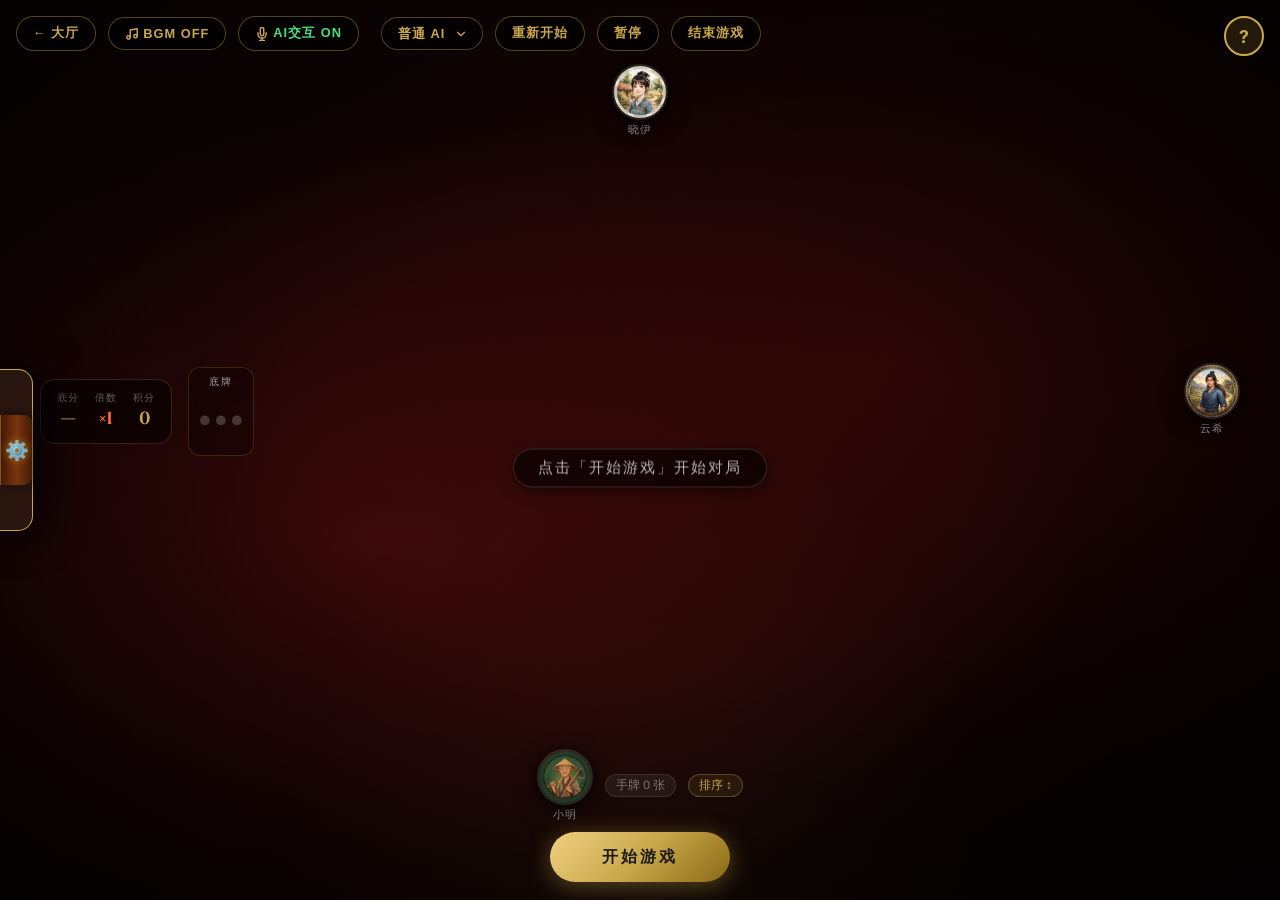
==== commit 1d581a66: "逻辑优化" ====
--- a/doudizhu.html
+++ b/doudizhu.html
@@ -217,6 +217,7 @@
     <!-- 结果弹窗 -->
     <div class="result-overlay" id="resultOverlay" style="display:none">
         <div class="result-modal">
+            <button class="close-btn-result" onclick="closeResult()" aria-label="关闭结算界面">×</button>
             <div class="result-emoji" id="resultEmoji"></div>
             <h2 class="result-title" id="resultTitle"></h2>
             <p class="result-sub" id="resultSub"></p>
--- a/css/doudizhu.css
+++ b/css/doudizhu.css
@@ -1114,6 +1114,30 @@
     animation: slideUp 0.4s cubic-bezier(0.34, 1.56, 0.64, 1);
     max-width: 420px;
     width: 90%;
+    position: relative;
+}
+
+/* 结算弹窗关闭按钮 */
+.close-btn-result {
+    position: absolute;
+    top: 15px;
+    right: 20px;
+    background: none;
+    border: none;
+    color: var(--gold);
+    font-size: 2rem;
+    cursor: pointer;
+    line-height: 1;
+    opacity: 0.6;
+    transition: all 0.2s;
+    padding: 5px;
+    z-index: 10;
+}
+
+.close-btn-result:hover {
+    opacity: 1;
+    transform: scale(1.1);
+    text-shadow: 0 0 10px var(--gold);
 }
 
 @keyframes slideUp {
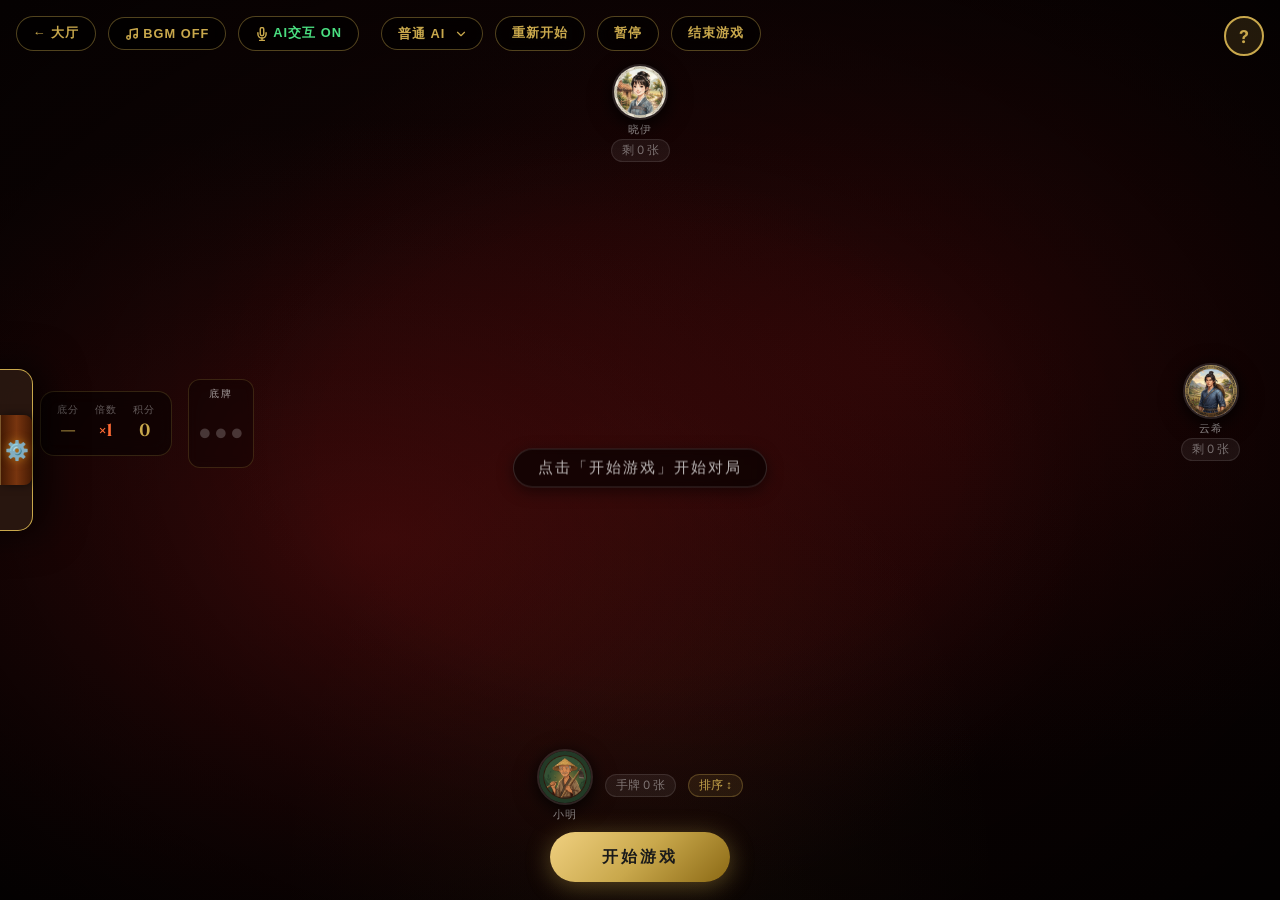
==== commit 24ca1844: "优化复盘报告，微调页面设计和AI陪玩逻辑" ====
--- a/doudizhu.html
+++ b/doudizhu.html
@@ -92,6 +92,7 @@
                 <span class="player-label" id="label-ai2">晓伊</span>
                 <div class="role-badge" id="role-ai2"></div>
                 <div class="bid-badge" id="bid-ai2"></div>
+                <div class="card-count-badge">剩 <span id="ai2CardCount">0</span> 张</div>
                 <div class="insight-tooltip">豆蔻才女，玲珑剔透，聪慧过人且俏皮灵动，牌风变幻莫测。</div>
             </div>
             <div class="ai-hand" id="hand-ai2">
@@ -146,6 +147,7 @@
                     <span class="player-label" id="label-ai1">云希</span>
                     <div class="role-badge" id="role-ai1"></div>
                     <div class="bid-badge" id="bid-ai1"></div>
+                    <div class="card-count-badge">剩 <span id="ai1CardCount">0</span> 张</div>
                     <div class="insight-tooltip">江湖侠客，剑术超群，性格豪爽而不失冷静，视每场牌局为生死较量。</div>
                 </div>
             </section>
--- a/css/doudizhu.css
+++ b/css/doudizhu.css
@@ -1271,12 +1271,12 @@
     position: absolute;
     background: linear-gradient(135deg, #2a1810, #3d2618, #4a2f1d);
     color: #fff;
-    padding: 8px 16px;
-    border-radius: 12px;
-    font-size: 13px;
+    padding: 12px 20px;
+    border-radius: 14px;
+    font-size: 17px;
     font-weight: 600;
-    min-width: 60px;
-    max-width: 200px;
+    min-width: 80px;
+    max-width: 400px;
     width: max-content;
     text-align: center;
     box-shadow:
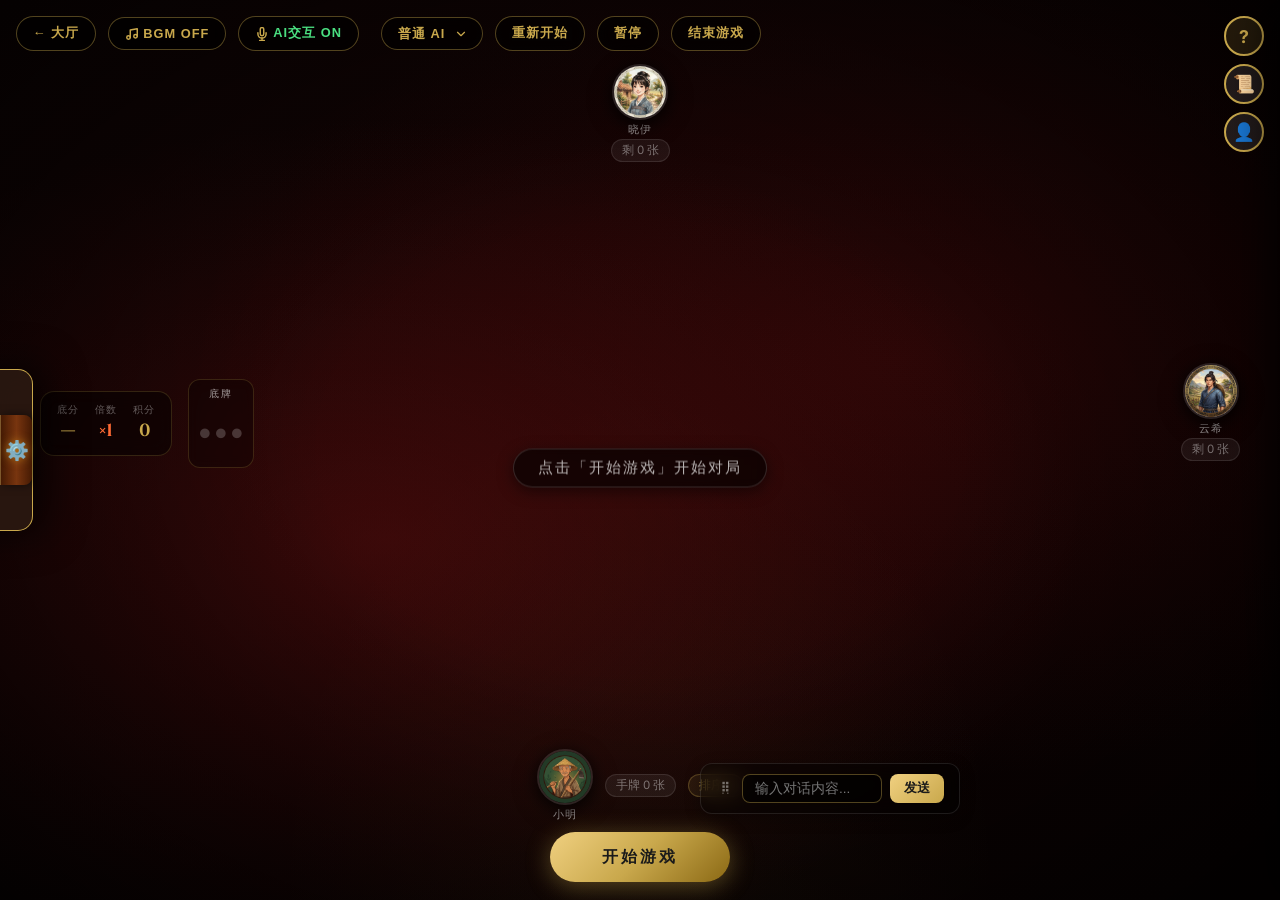
==== commit fceccdc6: "添加玩家和AI互动功能" ====
--- a/doudizhu.html
+++ b/doudizhu.html
@@ -70,6 +70,9 @@
 
     <!-- 规则按钮 -->
     <div class="rules-toggle" onclick="toggleRules()" aria-label="游戏规则">?</div>
+    <button id="btnHistory" class="btn-side-fixed" onclick="toggleHistoryWithTab('history')" title="查看对话历史">📜</button>
+    <button id="btnCharacters" class="btn-side-fixed" onclick="toggleHistoryWithTab('characters')"
+        title="查看人物志">👤</button>
     <div class="rules-panel" id="rulesPanel">
         <h3>游戏规则</h3>
         <ul>
@@ -212,6 +215,13 @@
                 <button class="start-btn" id="startBtn" onclick="startGame()">开始游戏</button>
             </div>
 
+            <!-- 聊天区 (支持出牌阶段聊天) -->
+            <div class="chat-area" id="chatArea">
+                <div class="chat-drag-handle" id="chatDragHandle" title="按住拖动位置">⠿</div>
+                <input type="text" id="chatInput" placeholder="输入对话内容..." maxlength="20" />
+                <button id="btnChat" onclick="sendPlayerChat()">发送</button>
+            </div>
+
         </div>
 
     </div>
@@ -238,6 +248,57 @@
         </div>
     </div>
 
+    <!-- 历史记录面板 -->
+    <div class="history-panel" id="historyPanel">
+        <div class="history-header">
+            <div class="panel-tabs">
+                <div class="panel-tab active" id="tab-history" onclick="switchSidePanelTab('history')">对话历史</div>
+                <div class="panel-tab" id="tab-characters" onclick="switchSidePanelTab('characters')">人物志</div>
+            </div>
+            <button class="close-history" onclick="toggleHistoryPanel()">×</button>
+        </div>
+
+        <!-- 历史对话内容 -->
+        <div class="history-content" id="historyContent">
+            <!-- 历史记录将通过 JS 动态插入 -->
+        </div>
+
+        <!-- AI 人物志内容 -->
+        <div class="characters-content" id="charactersContent" style="display: none;">
+            <!-- 云希简介 -->
+            <div class="char-profile">
+                <div class="char-header">
+                    <img src="assets/avatars/yunxi_farmer.png" class="char-avatar" alt="云希">
+                    <div class="char-meta">
+                        <span class="char-name">云希 (Yunxi)</span>
+                        <span class="char-title">豪爽侠客</span>
+                    </div>
+                </div>
+                <div class="char-desc">
+                    <p><strong>平时性格：</strong>为人豪迈直率，极重江湖义气。无论胜负，言语间总带着一股少年侠气的阔达与潇洒。</p>
+                    <p class="evil-desc"><strong>地主状态（黑化）：</strong>一旦成为地主，侠气化为狂傲。视对手如无物，台词充满了极强的压迫感与唯我独尊的自大。</p>
+                </div>
+            </div>
+
+            <hr class="char-divider">
+
+            <!-- 晓伊简介 -->
+            <div class="char-profile">
+                <div class="char-header">
+                    <img src="assets/avatars/xiaoyi_farmer.png" class="char-avatar" alt="晓伊">
+                    <div class="char-meta">
+                        <span class="char-name">晓伊 (Xiaoyi)</span>
+                        <span class="char-title">聪慧少女</span>
+                    </div>
+                </div>
+                <div class="char-desc">
+                    <p><strong>平时性格：</strong>温婉聪慧，心思缜密，说话灵动且带着一丝俏皮，是团队中值得信赖的智多星。</p>
+                    <p class="evil-desc"><strong>地主状态（黑化）：</strong>化身地主后转为“腹黑”模式。优雅地嘲讽对手，将局面玩弄于股掌之间，透着一股掌控全局的冷静与冷淡。</p>
+                </div>
+            </div>
+        </div>
+    </div>
+
     <script src="js/doudizhu.js"></script>
 </body>
 
--- a/css/doudizhu.css
+++ b/css/doudizhu.css
@@ -257,6 +257,358 @@
     padding: 60px 12px 8px;
     gap: 4px;
     overflow: hidden;
+}
+
+/* ========================
+   CHAT AREA
+   ======================== */
+.chat-area {
+    position: absolute;
+    bottom: 86px;
+    right: 320px;
+    display: flex;
+    align-items: center;
+    gap: 8px;
+    background: rgba(0, 0, 0, 0.4);
+    backdrop-filter: blur(10px);
+    padding: 10px 15px;
+    border-radius: 12px;
+    border: 1px solid rgba(255, 255, 255, 0.1);
+    box-shadow: 0 4px 15px rgba(0, 0, 0, 0.3);
+    z-index: 1000;
+    user-select: none;
+    /* 防止拖动时选中文字 */
+}
+
+/* 拖动手柄样式 */
+.chat-drag-handle {
+    cursor: move;
+    color: rgba(255, 255, 255, 0.4);
+    font-size: 1.2rem;
+    padding: 0 4px;
+    transition: color 0.2s;
+    line-height: 1;
+}
+
+.chat-drag-handle:hover {
+    color: var(--gold);
+}
+
+.chat-area.dragging {
+    opacity: 0.8;
+    transform: scale(1.02);
+    box-shadow: 0 8px 25px rgba(0, 0, 0, 0.5);
+    transition: none;
+    /* 移动时关闭过渡，保证丝滑 */
+}
+
+#chatInput {
+    background: rgba(0, 0, 0, 0.6);
+    border: 1px solid rgba(201, 168, 76, 0.4);
+    border-radius: 8px;
+    color: white;
+    padding: 6px 12px;
+    font-size: 0.85rem;
+    width: 140px;
+    outline: none;
+    transition: width 0.3s ease, border-color 0.3s;
+}
+
+#chatInput:focus {
+    width: 220px;
+    border-color: var(--gold);
+    background: rgba(0, 0, 0, 0.8);
+}
+
+#btnChat {
+    background: linear-gradient(135deg, var(--gold-light), var(--gold));
+    color: #1a1a1a;
+    border: none;
+    border-radius: 8px;
+    padding: 6px 14px;
+    font-size: 0.8rem;
+    font-weight: 700;
+    cursor: pointer;
+    transition: all 0.2s;
+    white-space: nowrap;
+}
+
+#btnChat:hover {
+    filter: brightness(1.1);
+    transform: translateY(-1px);
+}
+
+#btnChat:active {
+    transform: translateY(1px);
+}
+
+#btnHistory {
+    position: fixed;
+    top: 64px;
+    right: 16px;
+    z-index: 200;
+}
+
+#btnCharacters {
+    position: fixed;
+    top: 112px;
+    right: 16px;
+    z-index: 200;
+}
+
+.btn-side-fixed {
+    width: 40px;
+    height: 40px;
+    border-radius: 50%;
+    background: rgba(255, 255, 255, 0.1);
+    border: 2px solid var(--gold);
+    color: var(--gold);
+    font-size: 1.1rem;
+    cursor: pointer;
+    transition: all 0.3s;
+    display: flex;
+    align-items: center;
+    justify-content: center;
+}
+
+.btn-side-fixed:hover {
+    background: var(--gold);
+    color: #111;
+}
+
+/* ========================
+   HISTORY PANEL
+   ======================== */
+.history-panel {
+    position: fixed;
+    top: 0;
+    right: -320px;
+    /* 初始隐藏在右侧 */
+    width: 320px;
+    height: 100vh;
+    background: rgba(15, 5, 5, 0.9);
+    backdrop-filter: blur(20px);
+    border-left: 1px solid rgba(201, 168, 76, 0.3);
+    z-index: 10001;
+    /* 确保在最上层 */
+    transition: right 0.4s cubic-bezier(0.175, 0.885, 0.32, 1.1);
+    display: flex;
+    flex-direction: column;
+    box-shadow: -10px 0 40px rgba(0, 0, 0, 0.8);
+}
+
+.history-panel.open {
+    right: 0;
+}
+
+.history-header {
+    padding: 0 16px;
+    height: 60px;
+    border-bottom: 1px solid rgba(255, 255, 255, 0.1);
+    display: flex;
+    justify-content: space-between;
+    align-items: center;
+}
+
+.panel-tabs {
+    display: flex;
+    gap: 20px;
+    height: 100%;
+}
+
+.panel-tab {
+    height: 100%;
+    display: flex;
+    align-items: center;
+    font-family: 'Cinzel', serif;
+    font-size: 0.95rem;
+    color: rgba(255, 255, 255, 0.5);
+    cursor: pointer;
+    position: relative;
+    transition: all 0.3s;
+    letter-spacing: 1px;
+}
+
+.panel-tab:hover {
+    color: white;
+}
+
+.panel-tab.active {
+    color: var(--gold);
+    font-weight: bold;
+}
+
+.panel-tab.active::after {
+    content: '';
+    position: absolute;
+    bottom: -1px;
+    left: 0;
+    width: 100%;
+    height: 2px;
+    background: var(--gold);
+    box-shadow: 0 0 10px var(--gold);
+}
+
+.close-history {
+    background: none;
+    border: none;
+    color: rgba(255, 255, 255, 0.5);
+    font-size: 1.5rem;
+    cursor: pointer;
+    transition: color 0.2s;
+    padding: 0 8px;
+}
+
+/* AI 人物志样式 */
+.characters-content {
+    flex: 1;
+    overflow-y: auto;
+    padding: 24px 20px;
+}
+
+.char-profile {
+    display: flex;
+    flex-direction: column;
+    gap: 16px;
+}
+
+.char-header {
+    display: flex;
+    align-items: center;
+    gap: 15px;
+}
+
+.char-avatar {
+    width: 60px;
+    height: 60px;
+    border-radius: 50%;
+    border: 2px solid var(--gold);
+    box-shadow: 0 0 15px rgba(201, 168, 76, 0.3);
+}
+
+.char-meta {
+    display: flex;
+    flex-direction: column;
+}
+
+.char-name {
+    font-family: 'Cinzel', serif;
+    font-size: 1.1rem;
+    color: var(--gold);
+    font-weight: bold;
+}
+
+.char-title {
+    font-size: 0.8rem;
+    color: rgba(255, 255, 255, 0.5);
+    margin-top: 2px;
+}
+
+.char-desc {
+    font-size: 0.9rem;
+    color: rgba(255, 255, 255, 0.8);
+    line-height: 1.6;
+}
+
+.char-desc p {
+    margin: 8px 0;
+}
+
+.char-desc strong {
+    color: #4ade80;
+    /* 绿色 */
+}
+
+.evil-desc {
+    background: rgba(153, 27, 27, 0.15);
+    /* 极暗红 */
+    padding: 10px;
+    border-radius: 8px;
+    border-left: 3px solid #ef4444;
+}
+
+.evil-desc strong {
+    color: #f87171 !important;
+    /* 红色 */
+}
+
+.char-divider {
+    border: none;
+    height: 1px;
+    background: linear-gradient(to right, transparent, rgba(255, 255, 255, 0.1), transparent);
+    margin: 24px 0;
+}
+
+.history-content {
+    flex: 1;
+    overflow-y: auto;
+    padding: 16px;
+    display: flex;
+    flex-direction: column;
+    gap: 12px;
+}
+
+/* 历史滚动条样式 */
+.history-content::-webkit-scrollbar {
+    width: 6px;
+}
+
+.history-content::-webkit-scrollbar-track {
+    background: transparent;
+}
+
+.history-content::-webkit-scrollbar-thumb {
+    background: rgba(201, 168, 76, 0.2);
+    border-radius: 3px;
+}
+
+.history-item {
+    background: rgba(255, 255, 255, 0.03);
+    border-radius: 8px;
+    padding: 10px 14px;
+    border-left: 3px solid transparent;
+}
+
+.history-item.player {
+    border-left-color: var(--gold);
+}
+
+.history-item.ai1 {
+    border-left-color: #3b82f6;
+}
+
+.history-item.ai2 {
+    border-left-color: #ec4899;
+}
+
+.history-name {
+    font-size: 0.8rem;
+    font-weight: 800;
+    margin-bottom: 6px;
+    letter-spacing: 1px;
+    opacity: 0.9;
+}
+
+.history-item.player .history-name {
+    color: var(--gold);
+}
+
+.history-item.ai1 .history-name {
+    color: #60a5fa;
+}
+
+/* 亮蓝色 */
+.history-item.ai2 .history-name {
+    color: #f472b6;
+}
+
+/* 亮粉色 */
+
+.history-text {
+    font-size: 0.9rem;
+    color: white;
+    line-height: 1.4;
+    word-break: break-all;
 }
 
 /* ========================
@@ -1271,12 +1623,12 @@
     position: absolute;
     background: linear-gradient(135deg, #2a1810, #3d2618, #4a2f1d);
     color: #fff;
-    padding: 12px 20px;
-    border-radius: 14px;
-    font-size: 17px;
+    padding: 8px 16px;
+    border-radius: 12px;
+    font-size: 13px;
     font-weight: 600;
-    min-width: 80px;
-    max-width: 400px;
+    min-width: 60px;
+    max-width: 200px;
     width: max-content;
     text-align: center;
     box-shadow:
